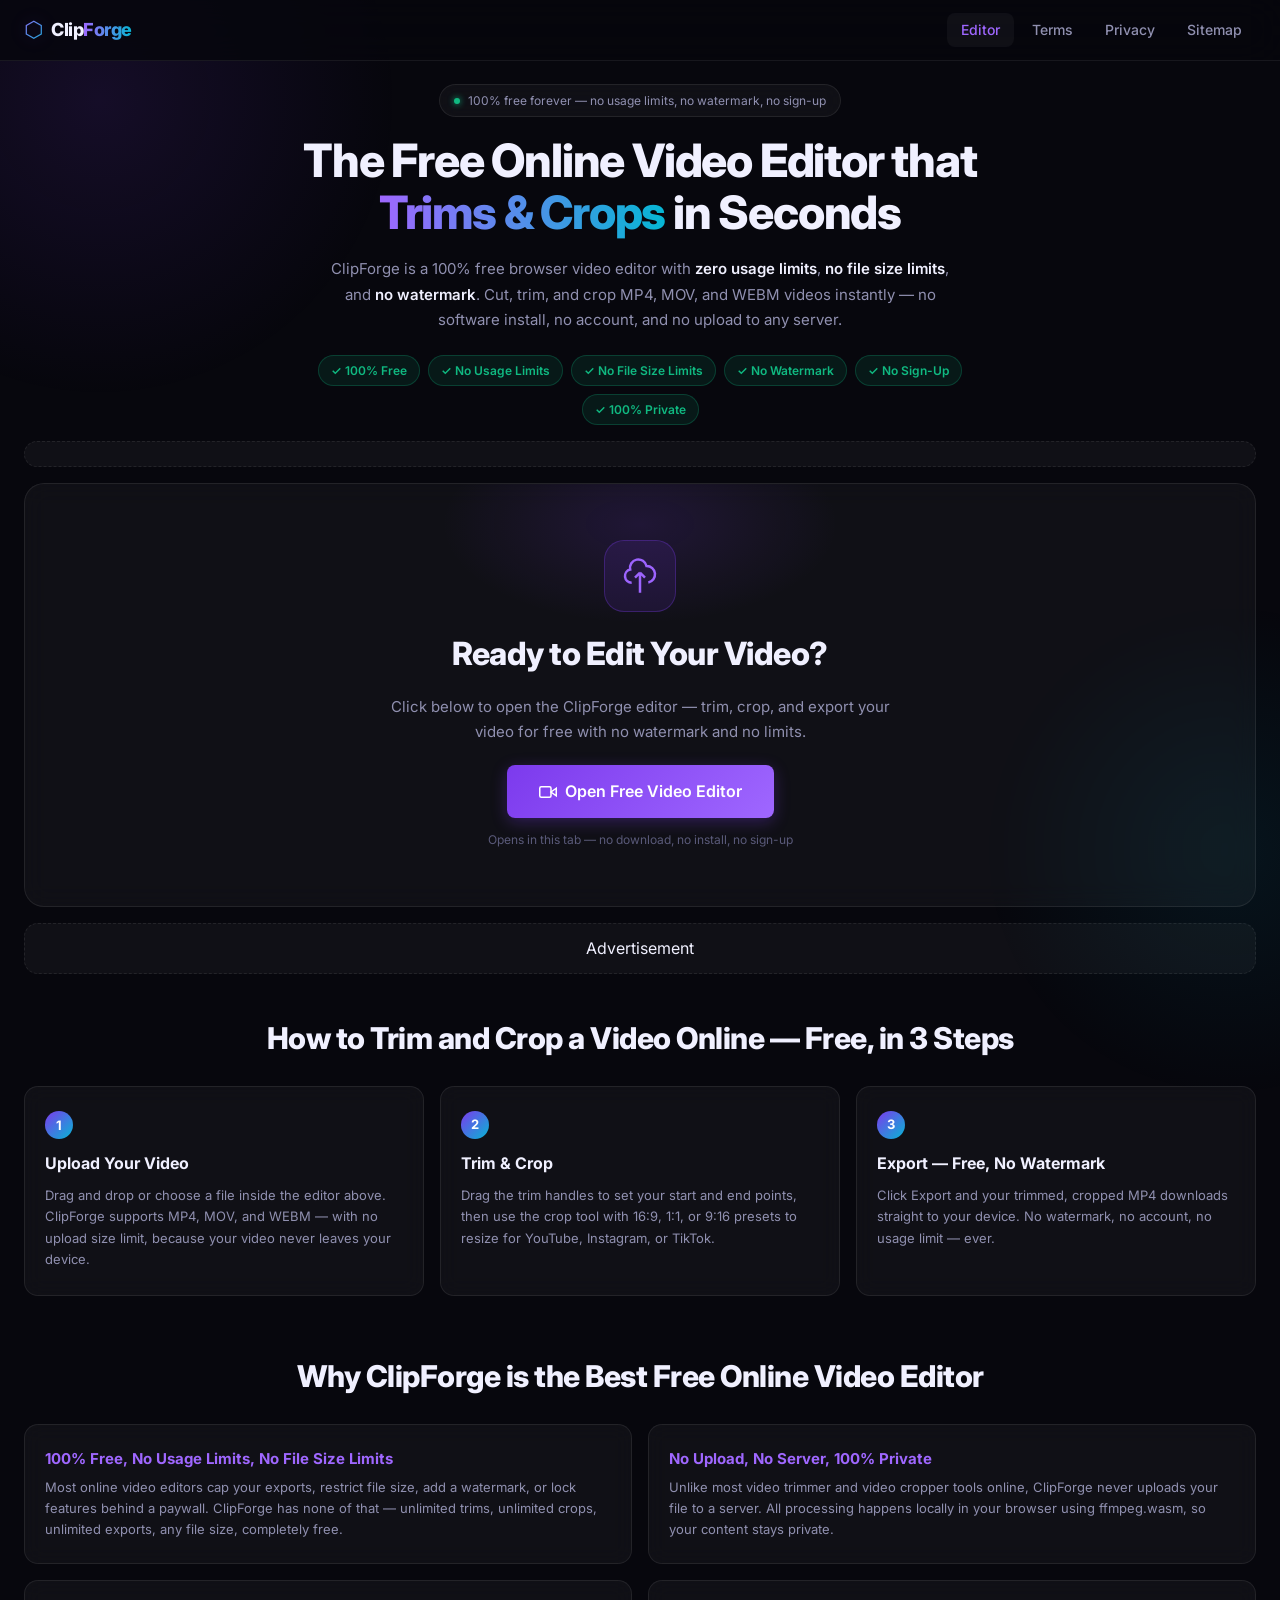
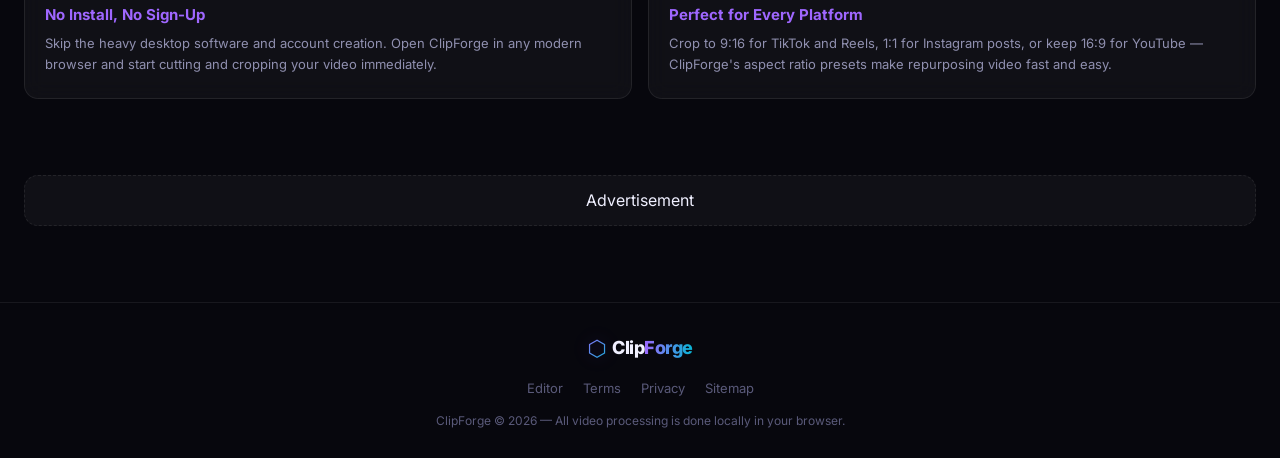
==== index.html @ 19821f04 "Add files via upload" ====
<!DOCTYPE html>
<html lang="en">
<head>
  <meta charset="UTF-8" />
  <meta name="viewport" content="width=device-width, initial-scale=1.0" />
  <title>ClipForge — Free Online Video Editor | Trim & Crop Video, No Watermark, No Limits</title>
  <meta name="description" content="ClipForge is a 100% free online video editor with no usage limits, no file size limits, and no watermark. Trim, cut, and crop MP4, MOV & WEBM videos instantly in your browser — no sign up, no upload to any server, no software install." />
  <meta name="keywords" content="free online video editor, video trimmer online, video cropper online, cut video online free, crop video online, trim video no watermark, browser video editor, no download video editor, free video editor no limits, no file size limit video editor, mp4 trimmer online, vertical video cropper, 9:16 video crop" />
  <meta name="robots" content="index, follow" />
  <link rel="canonical" href="https://clipforge.app/" />

  <meta property="og:type" content="website" />
  <meta property="og:url" content="https://clipforge.app/" />
  <meta property="og:title" content="ClipForge — Free Online Video Editor (No Watermark, No Limits)" />
  <meta property="og:description" content="Trim and crop videos online for free, with zero usage limits and no watermark. 100% browser-based — your files never leave your device." />

  <meta name="twitter:card" content="summary_large_image" />
  <meta name="twitter:title" content="ClipForge — Free Online Video Editor (No Watermark, No Limits)" />
  <meta name="twitter:description" content="Trim and crop videos online for free, with zero usage limits and no watermark. 100% browser-based." />

  <link rel="preconnect" href="https://fonts.googleapis.com" />
  <link rel="preconnect" href="https://fonts.gstatic.com" crossorigin />
  <link href="https://fonts.googleapis.com/css2?family=Inter:wght@300;400;500;600;700;800;900&display=swap" rel="stylesheet" />
  <link rel="stylesheet" href="css/style.css" />

  <script type="application/ld+json">
  {
    "@context": "https://schema.org",
    "@type": "SoftwareApplication",
    "name": "ClipForge",
    "applicationCategory": "MultimediaApplication",
    "operatingSystem": "Any (runs in web browser)",
    "url": "https://clipforge.app/",
    "description": "100% free browser-based video editor. Trim and crop MP4, MOV, WEBM with no watermark, no limits, no uploads.",
    "offers": { "@type": "Offer", "price": "0", "priceCurrency": "USD" },
    "featureList": [
      "Free video trimming with no usage limits",
      "No file size limits on uploads or exports",
      "Interactive video cropping with 16:9, 1:1, 9:16 aspect ratio presets",
      "No watermark on exported videos",
      "100% browser-based — no server uploads",
      "No account or sign-up required"
    ]
  }
  </script>

  <!-- ═══════════════════════════════════════════════
       AD SCRIPTS GO HERE — no COEP/COOP on this page
       Example: Adsterra, Google AdSense, etc.
       ═══════════════════════════════════════════════ -->
  <!-- <script async src="//your-ad-network.com/tag.js"></script> -->

  <style>
    /* Landing-page specific layout */
    .editor-cta-wrap {
      max-width: 1280px;
      margin: 0 auto;
      padding: 0 24px;
      position: relative;
      z-index: 1;
    }
    .editor-cta-box {
      background: var(--glass);
      border: 1px solid var(--glass-border);
      border-radius: var(--radius-lg);
      padding: 56px 40px;
      display: flex;
      flex-direction: column;
      align-items: center;
      text-align: center;
      gap: 16px;
      backdrop-filter: blur(12px);
      position: relative;
      overflow: hidden;
    }
    .editor-cta-box::before {
      content: '';
      position: absolute;
      top: -60px; left: 50%; transform: translateX(-50%);
      width: 400px; height: 200px;
      background: radial-gradient(ellipse, rgba(124,58,237,0.15) 0%, transparent 70%);
      pointer-events: none;
    }
    .editor-cta-icon {
      width: 72px; height: 72px;
      background: rgba(124,58,237,0.12);
      border: 1px solid rgba(124,58,237,0.3);
      border-radius: 20px;
      display: flex;
      align-items: center;
      justify-content: center;
      color: var(--primary-light);
    }
    .editor-cta-title {
      font-size: clamp(22px, 3vw, 32px);
      font-weight: 800;
      letter-spacing: -0.5px;
    }
    .editor-cta-sub {
      font-size: 15px;
      color: var(--text2);
      max-width: 520px;
      line-height: 1.65;
    }
    .editor-cta-btn {
      font-size: 16px;
      padding: 14px 32px;
      margin-top: 4px;
    }
    .editor-cta-note {
      font-size: 12px;
      color: var(--text3);
      margin-top: -4px;
    }
    @media (max-width: 640px) {
      .editor-cta-box { padding: 40px 24px; }
    }
    .ad-slot {
      max-width: 1280px;
      margin: 0 auto;
      padding: 16px 24px;
      display: flex;
      justify-content: center;
    }
    /* Po defaultu (na mobilnim ekranima) */
.ad-desktop {
  display: none !important; /* Sakrij desktop reklamu na mobilnom */
}
.ad-mobile {
  display: block !important; /* Prikaži mobilnu reklamu */
}

/* Kada ekran pređe širinu od 768px (prelazak na tablet i desktop) */
@media (min-width: 769px) {
  .ad-desktop {
    display: block !important; /* Prikaži desktop reklamu */
  }
  .ad-mobile {
    display: none !important; /* Sakrij mobilnu reklamu na desktopu */
  }
}
    .ad-slot-inner {
  background: var(--glass);
  border: 1px dashed var(--glass-border);
  border-radius: var(--radius);
  width: 100%;
  max-width: 100%;
  overflow: hidden;
  display: flex;
  align-items: center;
  justify-content: center;
  height: auto;       /* Omogućava da se visina automatski prilagodi veličini reklame */
  padding: 12px 0;    /* Dodaje malo lufta iznad i ispod same reklame */
}
    @media (max-width: 768px) {
      .editor-frame { height: 100svh; border-radius: 0; border-left: none; border-right: none; }
      .editor-frame-wrap { padding: 8px 0 0; }
    }
  </style>
</head>
<body>

  <!-- NAV -->
  <nav class="navbar" id="navbar">
    <div class="nav-inner">
      <a href="index.html" class="nav-logo">
        <span class="logo-icon">⬡</span>
        <span class="logo-text">Clip<span class="logo-accent">Forge</span></span>
      </a>
      <div class="nav-links">
        <a href="index.html" class="nav-link active">Editor</a>
        <a href="pages/terms.html" class="nav-link">Terms</a>
        <a href="pages/privacy.html" class="nav-link">Privacy</a>
        <a href="pages/sitemap.html" class="nav-link">Sitemap</a>
      </div>
      <button class="nav-mobile-toggle" id="mobileToggle" aria-label="Menu">
        <span></span><span></span><span></span>
      </button>
    </div>
    <div class="nav-mobile-menu" id="mobileMenu">
      <a href="index.html" class="nav-link active">Editor</a>
      <a href="pages/terms.html" class="nav-link">Terms</a>
      <a href="pages/privacy.html" class="nav-link">Privacy</a>
      <a href="pages/sitemap.html" class="nav-link">Sitemap</a>
    </div>
  </nav>

  <!-- HERO -->
  <div class="hero-wrap">
    <div class="hero-content">
      <div class="hero-badge">
        <span class="badge-dot"></span>
        100% free forever — no usage limits, no watermark, no sign-up
      </div>
      <h1 class="hero-h1">
        The Free Online Video Editor that <span class="hero-accent-text">Trims &amp; Crops</span> in Seconds
      </h1>
      <p class="hero-sub">
        ClipForge is a 100% free browser video editor with <strong>zero usage limits</strong>, <strong>no file size limits</strong>, and <strong>no watermark</strong>.
        Cut, trim, and crop MP4, MOV, and WEBM videos instantly — no software install, no account, and no upload to any server.
      </p>
      <div class="hero-pills">
        <span class="hero-pill">✓ 100% Free</span>
        <span class="hero-pill">✓ No Usage Limits</span>
        <span class="hero-pill">✓ No File Size Limits</span>
        <span class="hero-pill">✓ No Watermark</span>
        <span class="hero-pill">✓ No Sign-Up</span>
        <span class="hero-pill">✓ 100% Private</span>
      </div>
    </div>
  </div>

  <!-- AD SLOT — TOP BANNER (above editor CTA) -->
  <div class="ad-slot">
  <div class="ad-slot-inner">
    
    <div class="ad-desktop">
    </div>
<!-- Paste your top banner ad code here -->
 <script>
  atOptions = {
    'key' : '773ca98be2ca0cd828754195841d3174',
    'format' : 'iframe',
    'height' : 90,
    'width' : 728,
    'params' : {}
  };
</script>
<script src="https://crypotential.com/773ca98be2ca0cd828754195841d3174/invoke.js"></script>

    <div class="ad-mobile">
    </div>
<!-- Paste your top banner ad code here -->
 <script>
  atOptions = {
    'key' : '246ccf710fdcaeef59d42f4e745320ee',
    'format' : 'iframe',
    'height' : 50,
    'width' : 320,
    'params' : {}
  };
</script>
<script src="https://crypotential.com/246ccf710fdcaeef59d42f4e745320ee/invoke.js"></script>

  </div>
</div>

  <!-- EDITOR CTA — opens editor.html as a full page (required for COEP/COOP isolation) -->
  <div class="editor-cta-wrap">
    <div class="editor-cta-box">
      <div class="editor-cta-icon">
        <svg viewBox="0 0 24 24" fill="none" stroke="currentColor" stroke-width="1.5" width="40" height="40">
          <path d="M7 16a4 4 0 01-.88-7.903A5 5 0 1115.9 6L16 6a5 5 0 011 9.9M15 13l-3-3m0 0l-3 3m3-3v12"/>
        </svg>
      </div>
      <h2 class="editor-cta-title">Ready to Edit Your Video?</h2>
      <p class="editor-cta-sub">Click below to open the ClipForge editor — trim, crop, and export your video for free with no watermark and no limits.</p>
      <a href="/editor.html" class="btn btn-primary editor-cta-btn">
        <svg viewBox="0 0 24 24" fill="none" stroke="currentColor" stroke-width="2" width="18" height="18">
          <polygon points="23 7 16 12 23 17 23 7"/><rect x="1" y="5" width="15" height="14" rx="2"/>
        </svg>
        Open Free Video Editor
      </a>
      <p class="editor-cta-note">Opens in this tab — no download, no install, no sign-up</p>
    </div>
  </div>

  <!-- AD SLOT — BELOW EDITOR -->
  <div class="ad-slot">
    <div class="ad-slot-inner">
      <!-- Paste your mid-page ad code here -->
       <script async="async" data-cfasync="false" src="https://crypotential.com/5bf19cb81ab3e74fe86565494c591846/invoke.js"></script>
<div id="container-5bf19cb81ab3e74fe86565494c591846"></div>

      Advertisement
    </div>
  </div>

  <!-- HOW IT WORKS / SEO CONTENT -->
  <section class="info-section">
    <div class="info-inner">

      <div class="info-block">
        <h2 class="info-h2">How to Trim and Crop a Video Online — Free, in 3 Steps</h2>
        <div class="steps-grid">
          <div class="step-card">
            <span class="step-num">1</span>
            <h3 class="step-title">Upload Your Video</h3>
            <p class="step-desc">Drag and drop or choose a file inside the editor above. ClipForge supports MP4, MOV, and WEBM — with no upload size limit, because your video never leaves your device.</p>
          </div>
          <div class="step-card">
            <span class="step-num">2</span>
            <h3 class="step-title">Trim &amp; Crop</h3>
            <p class="step-desc">Drag the trim handles to set your start and end points, then use the crop tool with 16:9, 1:1, or 9:16 presets to resize for YouTube, Instagram, or TikTok.</p>
          </div>
          <div class="step-card">
            <span class="step-num">3</span>
            <h3 class="step-title">Export — Free, No Watermark</h3>
            <p class="step-desc">Click Export and your trimmed, cropped MP4 downloads straight to your device. No watermark, no account, no usage limit — ever.</p>
          </div>
        </div>
      </div>

      <div class="info-block">
        <h2 class="info-h2">Why ClipForge is the Best Free Online Video Editor</h2>
        <div class="why-grid">
          <div class="why-card">
            <h3 class="why-title">100% Free, No Usage Limits, No File Size Limits</h3>
            <p class="why-desc">Most online video editors cap your exports, restrict file size, add a watermark, or lock features behind a paywall. ClipForge has none of that — unlimited trims, unlimited crops, unlimited exports, any file size, completely free.</p>
          </div>
          <div class="why-card">
            <h3 class="why-title">No Upload, No Server, 100% Private</h3>
            <p class="why-desc">Unlike most video trimmer and video cropper tools online, ClipForge never uploads your file to a server. All processing happens locally in your browser using ffmpeg.wasm, so your content stays private.</p>
          </div>
          <div class="why-card">
            <h3 class="why-title">No Install, No Sign-Up</h3>
            <p class="why-desc">Skip the heavy desktop software and account creation. Open ClipForge in any modern browser and start cutting and cropping your video immediately.</p>
          </div>
          <div class="why-card">
            <h3 class="why-title">Perfect for Every Platform</h3>
            <p class="why-desc">Crop to 9:16 for TikTok and Reels, 1:1 for Instagram posts, or keep 16:9 for YouTube — ClipForge's aspect ratio presets make repurposing video fast and easy.</p>
          </div>
        </div>
      </div>

    </div>
  </section>

  <!-- AD SLOT — BOTTOM -->
  <div class="ad-slot">
    <div class="ad-slot-inner">
      <!-- Paste your bottom ad code here -->
       <script src="https://crypotential.com/7c/b0/af/7cb0afa542bb99a87f1fa5b72c97f37d.js"></script>

      Advertisement
    </div>
  </div>

  <!-- FOOTER -->
  <footer class="footer">
    <div class="footer-inner">
      <div class="footer-brand">
        <span class="logo-icon">⬡</span>
        <span class="logo-text">Clip<span class="logo-accent">Forge</span></span>
      </div>
      <div class="footer-links">
        <a href="index.html">Editor</a>
        <a href="pages/terms.html">Terms</a>
        <a href="pages/privacy.html">Privacy</a>
        <a href="pages/sitemap.html">Sitemap</a>
      </div>
      <p class="footer-copy">ClipForge © 2026 — All video processing is done locally in your browser.</p>
    </div>
  </footer>

  <script>
    document.getElementById('mobileToggle')?.addEventListener('click', () => {
      document.getElementById('mobileMenu').classList.toggle('open');
    });
  </script>
</body>
</html>
---- css/style.css ----
/* ===========================
   CLIPFORGE — MAIN STYLES
   =========================== */

*, *::before, *::after { box-sizing: border-box; margin: 0; padding: 0; }

:root {
  --bg: #07070D;
  --bg2: #0E0E1A;
  --bg3: #141422;
  --glass: rgba(255,255,255,0.04);
  --glass-border: rgba(255,255,255,0.08);
  --glass-hover: rgba(255,255,255,0.07);
  --primary: #7C3AED;
  --primary-light: #9F67FF;
  --primary-glow: rgba(124,58,237,0.3);
  --accent: #06B6D4;
  --accent-glow: rgba(6,182,212,0.2);
  --red: #EF4444;
  --green: #10B981;
  --text: #F0F0FF;
  --text2: #9090B0;
  --text3: #5A5A7A;
  --border: rgba(255,255,255,0.07);
  --radius: 14px;
  --radius-sm: 8px;
  --radius-lg: 20px;
  --font: 'Inter', system-ui, sans-serif;
  --transition: 0.2s cubic-bezier(0.4,0,0.2,1);
}

html { scroll-behavior: smooth; }

body {
  font-family: var(--font);
  background: var(--bg);
  color: var(--text);
  min-height: 100vh;
  line-height: 1.6;
  -webkit-font-smoothing: antialiased;
  overflow-x: hidden;
}

/* Background glow orbs */
body::before {
  content: '';
  position: fixed;
  top: -200px; left: -200px;
  width: 600px; height: 600px;
  background: radial-gradient(circle, rgba(124,58,237,0.12) 0%, transparent 70%);
  pointer-events: none;
  z-index: 0;
}
body::after {
  content: '';
  position: fixed;
  bottom: -200px; right: -200px;
  width: 500px; height: 500px;
  background: radial-gradient(circle, rgba(6,182,212,0.08) 0%, transparent 70%);
  pointer-events: none;
  z-index: 0;
}

/* ========================
   NAVBAR
   ======================== */
.navbar {
  position: fixed;
  top: 0; left: 0; right: 0;
  z-index: 100;
  background: rgba(7,7,13,0.85);
  backdrop-filter: blur(20px);
  -webkit-backdrop-filter: blur(20px);
  border-bottom: 1px solid var(--border);
}
.nav-inner {
  max-width: 1280px;
  margin: 0 auto;
  padding: 0 24px;
  height: 60px;
  display: flex;
  align-items: center;
  gap: 32px;
}
.nav-logo {
  text-decoration: none;
  display: flex;
  align-items: center;
  gap: 8px;
  flex-shrink: 0;
}
.logo-icon {
  font-size: 22px;
  background: linear-gradient(135deg, var(--primary-light), var(--accent));
  -webkit-background-clip: text;
  -webkit-text-fill-color: transparent;
  background-clip: text;
  filter: drop-shadow(0 0 8px var(--primary-glow));
}
.logo-text {
  font-size: 18px;
  font-weight: 800;
  color: var(--text);
  letter-spacing: -0.5px;
}
.logo-accent {
  background: linear-gradient(90deg, var(--primary-light), var(--accent));
  -webkit-background-clip: text;
  -webkit-text-fill-color: transparent;
  background-clip: text;
}
.nav-links {
  display: flex;
  align-items: center;
  gap: 4px;
  margin-left: auto;
}
.nav-link {
  text-decoration: none;
  color: var(--text2);
  font-size: 14px;
  font-weight: 500;
  padding: 6px 14px;
  border-radius: var(--radius-sm);
  transition: color var(--transition), background var(--transition);
}
.nav-link:hover, .nav-link.active {
  color: var(--text);
  background: var(--glass);
}
.nav-link.active { color: var(--primary-light); }

.nav-mobile-toggle {
  display: none;
  flex-direction: column;
  gap: 5px;
  background: none;
  border: none;
  cursor: pointer;
  padding: 4px;
  margin-left: auto;
}
.nav-mobile-toggle span {
  display: block;
  width: 22px;
  height: 2px;
  background: var(--text2);
  border-radius: 2px;
  transition: var(--transition);
}
.nav-mobile-menu {
  display: none;
  flex-direction: column;
  padding: 12px 24px 16px;
  gap: 4px;
  border-top: 1px solid var(--border);
}
.nav-mobile-menu.open { display: flex; }

@media (max-width: 640px) {
  .nav-links { display: none; }
  .nav-mobile-toggle { display: flex; }
}

/* ========================
   HERO (SEO-rich)
   ======================== */
.hero-wrap {
  padding-top: 84px;
  display: flex;
  justify-content: center;
  position: relative;
  z-index: 1;
}
.hero-content {
  max-width: 760px;
  text-align: center;
  display: flex;
  flex-direction: column;
  align-items: center;
  gap: 18px;
  padding: 0 24px;
}
.hero-badge {
  display: inline-flex;
  align-items: center;
  gap: 8px;
  background: var(--glass);
  border: 1px solid var(--glass-border);
  padding: 6px 14px;
  border-radius: 100px;
  font-size: 12px;
  color: var(--text2);
  backdrop-filter: blur(10px);
}
.badge-dot {
  width: 6px; height: 6px;
  border-radius: 50%;
  background: var(--green);
  box-shadow: 0 0 6px var(--green);
  animation: pulse-dot 2s ease-in-out infinite;
}
@keyframes pulse-dot {
  0%, 100% { opacity: 1; }
  50% { opacity: 0.4; }
}
.hero-h1 {
  font-size: clamp(28px, 4.5vw, 46px);
  font-weight: 800;
  letter-spacing: -1.2px;
  line-height: 1.12;
}
.hero-accent-text {
  background: linear-gradient(90deg, var(--primary-light), var(--accent));
  -webkit-background-clip: text;
  -webkit-text-fill-color: transparent;
  background-clip: text;
}
.hero-sub {
  font-size: 15px;
  color: var(--text2);
  line-height: 1.7;
  max-width: 620px;
}
.hero-sub strong { color: var(--text); font-weight: 600; }
.hero-pills {
  display: flex;
  flex-wrap: wrap;
  gap: 8px;
  justify-content: center;
  margin-top: 4px;
}
.hero-pill {
  font-size: 12px;
  font-weight: 600;
  color: var(--green);
  background: rgba(16,185,129,0.1);
  border: 1px solid rgba(16,185,129,0.25);
  padding: 5px 12px;
  border-radius: 100px;
}

/* ========================
   INFO / SEO CONTENT SECTIONS
   ======================== */
.info-section {
  max-width: 1280px;
  margin: 0 auto;
  padding: 24px 24px 60px;
  position: relative;
  z-index: 1;
}
.info-inner { display: flex; flex-direction: column; gap: 56px; }
.info-block { display: flex; flex-direction: column; gap: 24px; }
.info-h2 {
  font-size: clamp(22px, 3vw, 30px);
  font-weight: 800;
  letter-spacing: -0.5px;
  text-align: center;
}

.steps-grid {
  display: grid;
  grid-template-columns: repeat(3, 1fr);
  gap: 16px;
}
@media (max-width: 800px) { .steps-grid { grid-template-columns: 1fr; } }
.step-card {
  background: var(--glass);
  border: 1px solid var(--glass-border);
  border-radius: var(--radius);
  padding: 24px 20px;
  display: flex;
  flex-direction: column;
  gap: 8px;
  backdrop-filter: blur(10px);
}
.step-num {
  width: 28px; height: 28px;
  border-radius: 50%;
  background: linear-gradient(135deg, var(--primary), var(--accent));
  color: white;
  font-size: 13px;
  font-weight: 700;
  display: flex;
  align-items: center;
  justify-content: center;
  margin-bottom: 4px;
}
.step-title { font-size: 16px; font-weight: 700; }
.step-desc { font-size: 13px; color: var(--text2); line-height: 1.65; }

.why-grid {
  display: grid;
  grid-template-columns: repeat(2, 1fr);
  gap: 16px;
}
@media (max-width: 800px) { .why-grid { grid-template-columns: 1fr; } }
.why-card {
  background: var(--glass);
  border: 1px solid var(--glass-border);
  border-radius: var(--radius);
  padding: 22px 20px;
  backdrop-filter: blur(10px);
}
.why-title {
  font-size: 15px;
  font-weight: 700;
  margin-bottom: 6px;
  color: var(--primary-light);
}
.why-desc { font-size: 13px; color: var(--text2); line-height: 1.65; }


/* ========================
   MAIN LAYOUT
   ======================== */
.app-main {
  max-width: 1280px;
  margin: 0 auto;
  padding: 16px 24px 48px;
  position: relative;
  z-index: 1;
}

/* ========================
   UPLOAD ZONE
   ======================== */
.upload-section { padding: 16px 0 40px; }

.upload-zone {
  border: 2px dashed var(--glass-border);
  border-radius: var(--radius-lg);
  min-height: 380px;
  display: flex;
  align-items: center;
  justify-content: center;
  position: relative;
  overflow: hidden;
  background: var(--glass);
  cursor: pointer;
  transition: border-color var(--transition), background var(--transition);
}
.upload-zone:hover, .upload-zone.drag-over {
  border-color: var(--primary);
  background: rgba(124,58,237,0.05);
}
.upload-zone.drag-over { border-style: solid; }

.upload-waveform {
  position: absolute;
  inset: 0;
  display: flex;
  align-items: flex-end;
  justify-content: center;
  padding-bottom: 0;
  opacity: 0.15;
  pointer-events: none;
}
.waveform-bars {
  display: flex;
  align-items: flex-end;
  gap: 3px;
  height: 100%;
  width: 100%;
  padding: 0 20px;
}
.waveform-bar {
  flex: 1;
  border-radius: 3px 3px 0 0;
  background: linear-gradient(180deg, var(--primary-light), var(--accent));
  animation: wave-anim var(--dur, 1.2s) ease-in-out infinite alternate;
  animation-delay: var(--delay, 0s);
}
@keyframes wave-anim {
  from { transform: scaleY(0.2); }
  to { transform: scaleY(1); }
}

.upload-content {
  position: relative;
  z-index: 1;
  text-align: center;
  display: flex;
  flex-direction: column;
  align-items: center;
  gap: 12px;
  padding: 40px 24px;
}
.upload-icon {
  width: 64px; height: 64px;
  background: var(--glass);
  border: 1px solid var(--glass-border);
  border-radius: var(--radius);
  display: flex;
  align-items: center;
  justify-content: center;
  color: var(--primary-light);
}
.upload-icon svg { width: 28px; height: 28px; }
.upload-title {
  font-size: clamp(22px, 3vw, 32px);
  font-weight: 800;
  letter-spacing: -0.5px;
}
.upload-sub { color: var(--text2); font-size: 14px; }

/* ========================
   BUTTONS
   ======================== */
.btn {
  display: inline-flex;
  align-items: center;
  gap: 8px;
  padding: 10px 20px;
  border-radius: var(--radius-sm);
  font-size: 14px;
  font-weight: 600;
  font-family: var(--font);
  border: none;
  cursor: pointer;
  text-decoration: none;
  transition: all var(--transition);
  white-space: nowrap;
}
.btn-primary {
  background: linear-gradient(135deg, var(--primary), var(--primary-light));
  color: white;
  box-shadow: 0 4px 16px var(--primary-glow);
}
.btn-primary:hover {
  transform: translateY(-1px);
  box-shadow: 0 6px 24px var(--primary-glow);
}
.btn-secondary {
  background: var(--glass);
  border: 1px solid var(--glass-border);
  color: var(--text);
}
.btn-secondary:hover {
  background: var(--glass-hover);
  border-color: var(--primary);
  color: var(--primary-light);
}
.btn-ghost {
  background: none;
  border: none;
  color: var(--text2);
  padding: 4px 10px;
}
.btn-ghost:hover { color: var(--text); background: var(--glass); }
.btn-sm { padding: 5px 12px; font-size: 12px; }
.btn-full { width: 100%; justify-content: center; }
.btn-export {
  margin-top: 4px;
  padding: 13px 20px;
  font-size: 15px;
}
.btn:disabled {
  opacity: 0.4;
  cursor: not-allowed;
  transform: none !important;
}

/* ========================
   EDITOR SECTION
   ======================== */
.editor-section { display: flex; flex-direction: column; gap: 16px; }
.editor-top {
  display: grid;
  grid-template-columns: 1fr 340px;
  gap: 16px;
  align-items: start;
}
@media (max-width: 960px) {
  .editor-top { grid-template-columns: 1fr; }
}

/* ========================
   GLASS PANEL
   ======================== */
.glass-panel {
  background: var(--glass);
  border: 1px solid var(--glass-border);
  border-radius: var(--radius);
  backdrop-filter: blur(12px);
  -webkit-backdrop-filter: blur(12px);
  overflow: hidden;
}
.panel-header {
  display: flex;
  align-items: center;
  justify-content: space-between;
  padding: 14px 18px 12px;
  border-bottom: 1px solid var(--border);
}
.panel-title {
  font-size: 13px;
  font-weight: 600;
  color: var(--text2);
  text-transform: uppercase;
  letter-spacing: 0.06em;
}
.panel-actions { display: flex; align-items: center; gap: 8px; }

/* ========================
   VIDEO
   ======================== */
.video-panel { display: flex; flex-direction: column; }
.video-wrap {
  position: relative;
  background: #000;
  width: 100%;
  aspect-ratio: 16/9;
  display: flex;
  align-items: center;
  justify-content: center;
  overflow: hidden;
}
#videoPlayer {
  max-width: 100%;
  max-height: 100%;
  width: 100%;
  height: 100%;
  object-fit: contain;
  display: block;
}
.file-badge {
  background: var(--bg3);
  border: 1px solid var(--border);
  padding: 3px 10px;
  border-radius: 100px;
  font-size: 11px;
  color: var(--text2);
  max-width: 180px;
  overflow: hidden;
  text-overflow: ellipsis;
  white-space: nowrap;
}

/* ========================
   PLAYBACK CONTROLS
   ======================== */
.playback-controls {
  display: flex;
  align-items: center;
  gap: 12px;
  padding: 12px 16px;
  border-top: 1px solid var(--border);
}
.ctrl-btn {
  width: 36px; height: 36px;
  border-radius: 50%;
  background: var(--glass);
  border: 1px solid var(--glass-border);
  color: var(--text);
  display: flex;
  align-items: center;
  justify-content: center;
  cursor: pointer;
  transition: all var(--transition);
  flex-shrink: 0;
}
.ctrl-btn:hover { background: var(--primary); border-color: var(--primary); }
.seek-wrap { flex: 1; }
.seek-track {
  position: relative;
  height: 20px;
  display: flex;
  align-items: center;
  cursor: pointer;
}
.seek-range-bg, .seek-progress {
  position: absolute;
  height: 4px;
  border-radius: 4px;
  pointer-events: none;
}
.seek-range-bg {
  background: rgba(124,58,237,0.25);
  left: 0; right: 0;
}
.seek-progress {
  background: linear-gradient(90deg, var(--primary), var(--accent));
  left: 0;
  width: 0%;
}
.seek-slider {
  position: absolute;
  inset: 0;
  width: 100%;
  height: 100%;
  opacity: 0;
  cursor: pointer;
  margin: 0;
}
.time-display {
  font-size: 12px;
  font-weight: 500;
  color: var(--text2);
  font-variant-numeric: tabular-nums;
  white-space: nowrap;
  flex-shrink: 0;
}

/* ========================
   TOOLS PANEL
   ======================== */
.tools-panel { display: flex; flex-direction: column; }
.tool-tabs {
  display: flex;
  gap: 4px;
  padding: 12px 12px 0;
}
.tool-tab {
  flex: 1;
  display: flex;
  align-items: center;
  justify-content: center;
  gap: 6px;
  padding: 8px 4px;
  border-radius: var(--radius-sm) var(--radius-sm) 0 0;
  background: none;
  border: none;
  color: var(--text3);
  font-size: 12px;
  font-weight: 600;
  font-family: var(--font);
  cursor: pointer;
  transition: all var(--transition);
  border-bottom: 2px solid transparent;
}
.tool-tab:hover { color: var(--text2); }
.tool-tab.active {
  color: var(--primary-light);
  border-bottom-color: var(--primary-light);
}
.tab-content {
  padding: 16px;
  display: flex;
  flex-direction: column;
  gap: 14px;
  flex: 1;
}

/* ========================
   TRIM
   ======================== */
.trim-timeline {
  position: relative;
  height: 44px;
  background: var(--bg3);
  border-radius: var(--radius-sm);
  border: 1px solid var(--border);
  overflow: visible;
  margin: 4px 10px;
}
.trim-range {
  position: absolute;
  top: 0; bottom: 0;
  background: rgba(124,58,237,0.2);
  border-top: 2px solid var(--primary);
  border-bottom: 2px solid var(--primary);
  pointer-events: none;
}
.trim-thumb {
  position: absolute;
  top: 50%;
  transform: translateY(-50%);
  width: 14px; height: 32px;
  border-radius: 4px;
  cursor: ew-resize;
  z-index: 3;
}
.trim-thumb-start {
  background: linear-gradient(135deg, var(--primary), var(--primary-light));
  left: 0;
  transform: translate(-50%, -50%);
}
.trim-thumb-end {
  background: linear-gradient(135deg, var(--accent), var(--primary-light));
  right: 0;
  transform: translate(50%, -50%);
}
.trim-playhead {
  position: absolute;
  top: -4px; bottom: -4px;
  width: 2px;
  background: white;
  opacity: 0.6;
  pointer-events: none;
  left: 0%;
}

.field-row {
  display: flex;
  gap: 10px;
  align-items: center;
  min-width: 0;
}
.field { flex: 1; display: flex; flex-direction: column; gap: 5px; min-width: 0; }
.field-divider { color: var(--text3); font-size: 14px; flex-shrink: 0; }
.field-label {
  font-size: 11px;
  font-weight: 600;
  color: var(--text3);
  text-transform: uppercase;
  letter-spacing: 0.05em;
}
.mb-8 { margin-bottom: 8px; }

.time-input-wrap, .filename-input-wrap {
  display: flex;
  align-items: center;
  background: var(--bg3);
  border: 1px solid var(--border);
  border-radius: var(--radius-sm);
  overflow: hidden;
  transition: border-color var(--transition);
  min-width: 0;
}
.time-input-wrap:focus-within, .filename-input-wrap:focus-within {
  border-color: var(--primary);
}
.time-input, .filename-input {
  flex: 1;
  background: none;
  border: none;
  outline: none;
  color: var(--text);
  font-family: var(--font);
  font-size: 13px;
  padding: 8px 10px;
  min-width: 0;
}
.time-unit, .filename-ext {
  padding: 0 10px;
  font-size: 11px;
  color: var(--text3);
  border-left: 1px solid var(--border);
  height: 100%;
  display: flex;
  align-items: center;
  background: var(--bg2);
  flex-shrink: 0;
  white-space: nowrap;
}
@media (max-width: 420px) {
  .time-unit { padding: 0 6px; font-size: 9px; }
  .time-input { padding: 8px 6px; font-size: 12px; }
}
.filename-input { width: 100%; }
.filename-input-wrap .filename-input { flex: 1; }

.trim-info {
  display: flex;
  align-items: center;
  gap: 6px;
  font-size: 12px;
  color: var(--text3);
  background: var(--bg3);
  border-radius: var(--radius-sm);
  padding: 8px 12px;
}
.trim-info-label { color: var(--text3); }
.trim-info-val { color: var(--primary-light); font-weight: 600; }

/* ========================
   CROP
   ======================== */
.crop-toggle-row {
  display: flex;
  align-items: center;
  justify-content: space-between;
  padding: 4px 0;
}
.toggle { position: relative; display: inline-block; cursor: pointer; }
.toggle input { opacity: 0; width: 0; height: 0; position: absolute; }
.toggle-track {
  display: block;
  width: 42px; height: 24px;
  background: var(--bg3);
  border: 1px solid var(--border);
  border-radius: 100px;
  transition: background var(--transition);
  position: relative;
}
.toggle input:checked + .toggle-track { background: var(--primary); border-color: var(--primary); }
.toggle-thumb {
  position: absolute;
  top: 3px; left: 3px;
  width: 16px; height: 16px;
  border-radius: 50%;
  background: white;
  transition: transform var(--transition);
}
.toggle input:checked + .toggle-track .toggle-thumb { transform: translateX(18px); }

.crop-controls { display: flex; flex-direction: column; gap: 12px; }
.aspect-grid {
  display: grid;
  grid-template-columns: repeat(3, 1fr);
  gap: 6px;
}
.aspect-btn {
  padding: 8px 4px;
  background: var(--bg3);
  border: 1px solid var(--border);
  border-radius: var(--radius-sm);
  color: var(--text2);
  font-size: 12px;
  font-weight: 600;
  font-family: var(--font);
  cursor: pointer;
  transition: all var(--transition);
}
.aspect-btn:hover { border-color: var(--primary); color: var(--primary-light); }
.aspect-btn.active { background: rgba(124,58,237,0.15); border-color: var(--primary); color: var(--primary-light); }

.crop-values { display: flex; flex-direction: column; gap: 8px; }

/* ========================
   CROP OVERLAY
   ======================== */
.crop-overlay {
  position: absolute;
  inset: 0;
  z-index: 10;
  pointer-events: none;
}
.crop-overlay.active { pointer-events: auto; }
.crop-shade {
  position: absolute;
  background: rgba(0,0,0,0.6);
  pointer-events: none;
}
.crop-shade-top { top: 0; left: 0; right: 0; }
.crop-shade-bottom { bottom: 0; left: 0; right: 0; }
.crop-shade-left { top: 0; bottom: 0; left: 0; }
.crop-shade-right { top: 0; bottom: 0; right: 0; }
.crop-box {
  position: absolute;
  border: 2px solid var(--accent);
  box-shadow: 0 0 0 1px rgba(6,182,212,0.3);
  cursor: move;
  pointer-events: auto;
  box-sizing: border-box;
}
.crop-rule-v {
  position: absolute;
  top: 0; bottom: 0;
  left: 33.33%; width: 1px;
  background: rgba(255,255,255,0.2);
  pointer-events: none;
}
.crop-rule-h {
  position: absolute;
  left: 0; right: 0;
  top: 33.33%; height: 1px;
  background: rgba(255,255,255,0.2);
  pointer-events: none;
}
.crop-crosshair {
  position: absolute;
  inset: 0;
  display: flex;
  align-items: center;
  justify-content: center;
  pointer-events: none;
}
.crop-handle {
  position: absolute;
  width: 12px; height: 12px;
  background: var(--accent);
  border: 2px solid white;
  border-radius: 2px;
  z-index: 2;
  pointer-events: auto;
}
.crop-handle-tl { top: -6px; left: -6px; cursor: nwse-resize; }
.crop-handle-tr { top: -6px; right: -6px; cursor: nesw-resize; }
.crop-handle-bl { bottom: -6px; left: -6px; cursor: nesw-resize; }
.crop-handle-br { bottom: -6px; right: -6px; cursor: nwse-resize; }
.crop-handle-tc { top: -6px; left: 50%; transform: translateX(-50%); cursor: ns-resize; }
.crop-handle-bc { bottom: -6px; left: 50%; transform: translateX(-50%); cursor: ns-resize; }
.crop-handle-lc { left: -6px; top: 50%; transform: translateY(-50%); cursor: ew-resize; }
.crop-handle-rc { right: -6px; top: 50%; transform: translateY(-50%); cursor: ew-resize; }

/* ========================
   EXPORT
   ======================== */
.quality-grid {
  display: grid;
  grid-template-columns: repeat(3, 1fr);
  gap: 6px;
}
.quality-btn {
  padding: 10px 6px;
  background: var(--bg3);
  border: 1px solid var(--border);
  border-radius: var(--radius-sm);
  color: var(--text2);
  font-family: var(--font);
  cursor: pointer;
  transition: all var(--transition);
  text-align: center;
}
.quality-btn.active { background: rgba(124,58,237,0.15); border-color: var(--primary); }
.quality-label { display: block; font-size: 13px; font-weight: 600; color: var(--text); }
.quality-desc { display: block; font-size: 10px; color: var(--text3); margin-top: 2px; }
.quality-btn:hover { border-color: var(--primary); }

.export-summary {
  background: var(--bg3);
  border-radius: var(--radius-sm);
  padding: 10px 12px;
  display: flex;
  flex-direction: column;
  gap: 6px;
}
.summary-row {
  display: flex;
  justify-content: space-between;
  font-size: 12px;
  color: var(--text3);
}
.summary-row span:last-child { color: var(--text2); font-weight: 500; }

/* ========================
   EXPORT PANEL / PROGRESS
   ======================== */
.export-panel { padding: 0 0 16px; }
.export-pct {
  font-size: 13px;
  font-weight: 700;
  color: var(--primary-light);
}
.progress-bar-wrap {
  height: 6px;
  background: var(--bg3);
  margin: 0 18px 12px;
  border-radius: 6px;
  overflow: hidden;
}
.progress-bar {
  height: 100%;
  width: 0%;
  background: linear-gradient(90deg, var(--primary), var(--accent));
  border-radius: 6px;
  transition: width 0.3s ease;
}
.export-log {
  margin: 0 18px;
  background: var(--bg);
  border-radius: var(--radius-sm);
  border: 1px solid var(--border);
  padding: 10px 12px;
  max-height: 140px;
  overflow-y: auto;
  font-family: 'Courier New', monospace;
  font-size: 11px;
  color: var(--text3);
  display: flex;
  flex-direction: column;
  gap: 2px;
}
.log-line { color: var(--text2); }
.log-line.success { color: var(--green); }
.log-line.error { color: var(--red); }

/* ========================
   FFMPEG LOADING OVERLAY
   ======================== */
.ffmpeg-overlay {
  position: fixed;
  inset: 0;
  z-index: 200;
  background: rgba(7,7,13,0.9);
  display: flex;
  align-items: center;
  justify-content: center;
  backdrop-filter: blur(8px);
}
.ffmpeg-card {
  background: var(--bg2);
  border: 1px solid var(--glass-border);
  border-radius: var(--radius-lg);
  padding: 40px 48px;
  text-align: center;
  display: flex;
  flex-direction: column;
  align-items: center;
  gap: 14px;
  min-width: 300px;
}
.ffmpeg-spinner {
  width: 48px; height: 48px;
  border: 3px solid var(--bg3);
  border-top-color: var(--primary-light);
  border-radius: 50%;
  animation: spin 0.8s linear infinite;
}
@keyframes spin { to { transform: rotate(360deg); } }
.ffmpeg-title { font-size: 16px; font-weight: 700; }
.ffmpeg-sub { font-size: 13px; color: var(--text2); }
.ffmpeg-progress-wrap {
  width: 100%;
  height: 4px;
  background: var(--bg3);
  border-radius: 4px;
  overflow: hidden;
  margin-top: 4px;
}
.ffmpeg-progress {
  height: 100%;
  background: linear-gradient(90deg, var(--primary), var(--accent));
  border-radius: 4px;
  transition: width 0.4s ease;
}

/* ========================
   FOOTER
   ======================== */
.footer {
  border-top: 1px solid var(--border);
  margin-top: 60px;
  position: relative;
  z-index: 1;
}
.footer-inner {
  max-width: 1280px;
  margin: 0 auto;
  padding: 28px 24px;
  display: flex;
  flex-direction: column;
  align-items: center;
  gap: 12px;
  text-align: center;
}
.footer-brand { display: flex; align-items: center; gap: 6px; }
.footer-links { display: flex; gap: 20px; }
.footer-links a {
  text-decoration: none;
  color: var(--text3);
  font-size: 13px;
  transition: color var(--transition);
}
.footer-links a:hover { color: var(--text); }
.footer-copy { font-size: 12px; color: var(--text3); }

/* ========================
   STATIC PAGES (Terms, Privacy, Sitemap)
   ======================== */
.static-page {
  max-width: 760px;
  margin: 0 auto;
  padding: 96px 24px 60px;
  position: relative;
  z-index: 1;
}
.static-hero { margin-bottom: 40px; }
.static-badge {
  display: inline-block;
  background: rgba(124,58,237,0.15);
  border: 1px solid rgba(124,58,237,0.3);
  color: var(--primary-light);
  font-size: 11px;
  font-weight: 700;
  letter-spacing: 0.08em;
  text-transform: uppercase;
  padding: 4px 12px;
  border-radius: 100px;
  margin-bottom: 16px;
}
.static-title {
  font-size: clamp(28px, 4vw, 42px);
  font-weight: 800;
  letter-spacing: -1px;
  margin-bottom: 12px;
  line-height: 1.1;
}
.static-meta { font-size: 13px; color: var(--text3); }
.static-body { display: flex; flex-direction: column; gap: 32px; }
.static-section h2 {
  font-size: 18px;
  font-weight: 700;
  margin-bottom: 10px;
  color: var(--text);
  padding-bottom: 8px;
  border-bottom: 1px solid var(--border);
}
.static-section p {
  font-size: 14px;
  color: var(--text2);
  line-height: 1.75;
  margin-bottom: 10px;
}
.static-section ul {
  list-style: none;
  display: flex;
  flex-direction: column;
  gap: 7px;
}
.static-section ul li {
  font-size: 14px;
  color: var(--text2);
  padding-left: 20px;
  position: relative;
  line-height: 1.7;
}
.static-section ul li::before {
  content: '›';
  position: absolute;
  left: 4px;
  color: var(--primary-light);
}

/* Sitemap */
.sitemap-grid { display: flex; flex-direction: column; gap: 10px; }
.sitemap-item {
  display: flex;
  align-items: center;
  gap: 14px;
  padding: 14px 18px;
  background: var(--glass);
  border: 1px solid var(--glass-border);
  border-radius: var(--radius-sm);
  text-decoration: none;
  transition: all var(--transition);
}
.sitemap-item:hover { border-color: var(--primary); transform: translateX(4px); }
.sitemap-path {
  font-size: 13px;
  font-weight: 700;
  color: var(--primary-light);
  font-family: monospace;
  min-width: 100px;
}
.sitemap-desc { font-size: 13px; color: var(--text2); }

/* ========================
   IN-APP BROWSER WARNING BANNER
   ======================== */
.inapp-warning {
  position: relative;
  z-index: 150;
  background: linear-gradient(90deg, rgba(245,158,11,0.15), rgba(245,158,11,0.08));
  border-bottom: 1px solid rgba(245,158,11,0.35);
  backdrop-filter: blur(10px);
  -webkit-backdrop-filter: blur(10px);
}
.inapp-warning-inner {
  max-width: 1280px;
  margin: 0 auto;
  padding: 10px 16px;
  display: flex;
  align-items: center;
  gap: 12px;
  flex-wrap: wrap;
}
.inapp-warning-icon { font-size: 16px; flex-shrink: 0; }
.inapp-warning-text {
  flex: 1;
  min-width: 200px;
  font-size: 12.5px;
  line-height: 1.5;
  color: #FDE9C8;
}
.inapp-warning-text strong { color: #FFD27A; }
.inapp-warning-btn {
  flex-shrink: 0;
  background: #F59E0B;
  color: #1A1206;
  border: none;
  font-family: var(--font);
  font-weight: 700;
  font-size: 12.5px;
  padding: 7px 14px;
  border-radius: var(--radius-sm);
  cursor: pointer;
  white-space: nowrap;
  transition: transform var(--transition);
}
.inapp-warning-btn:hover { transform: translateY(-1px); }
.inapp-warning-close {
  flex-shrink: 0;
  background: none;
  border: none;
  color: #FDE9C8;
  font-size: 20px;
  line-height: 1;
  cursor: pointer;
  padding: 0 4px;
  opacity: 0.7;
}
.inapp-warning-close:hover { opacity: 1; }
@media (max-width: 640px) {
  .inapp-warning-inner { flex-direction: row; }
  .inapp-warning-text { order: 1; flex: 1 0 100%; }
  .inapp-warning-icon { order: 0; }
  .inapp-warning-btn { order: 2; }
  .inapp-warning-close { order: 3; margin-left: auto; }
}


.hidden { display: none !important; }
input[type=number]::-webkit-outer-spin-button,
input[type=number]::-webkit-inner-spin-button { -webkit-appearance: none; }
input[type=number] { -moz-appearance: textfield; }

::-webkit-scrollbar { width: 6px; height: 6px; }
::-webkit-scrollbar-track { background: transparent; }
::-webkit-scrollbar-thumb { background: var(--bg3); border-radius: 4px; }

::selection { background: var(--primary); color: white; }
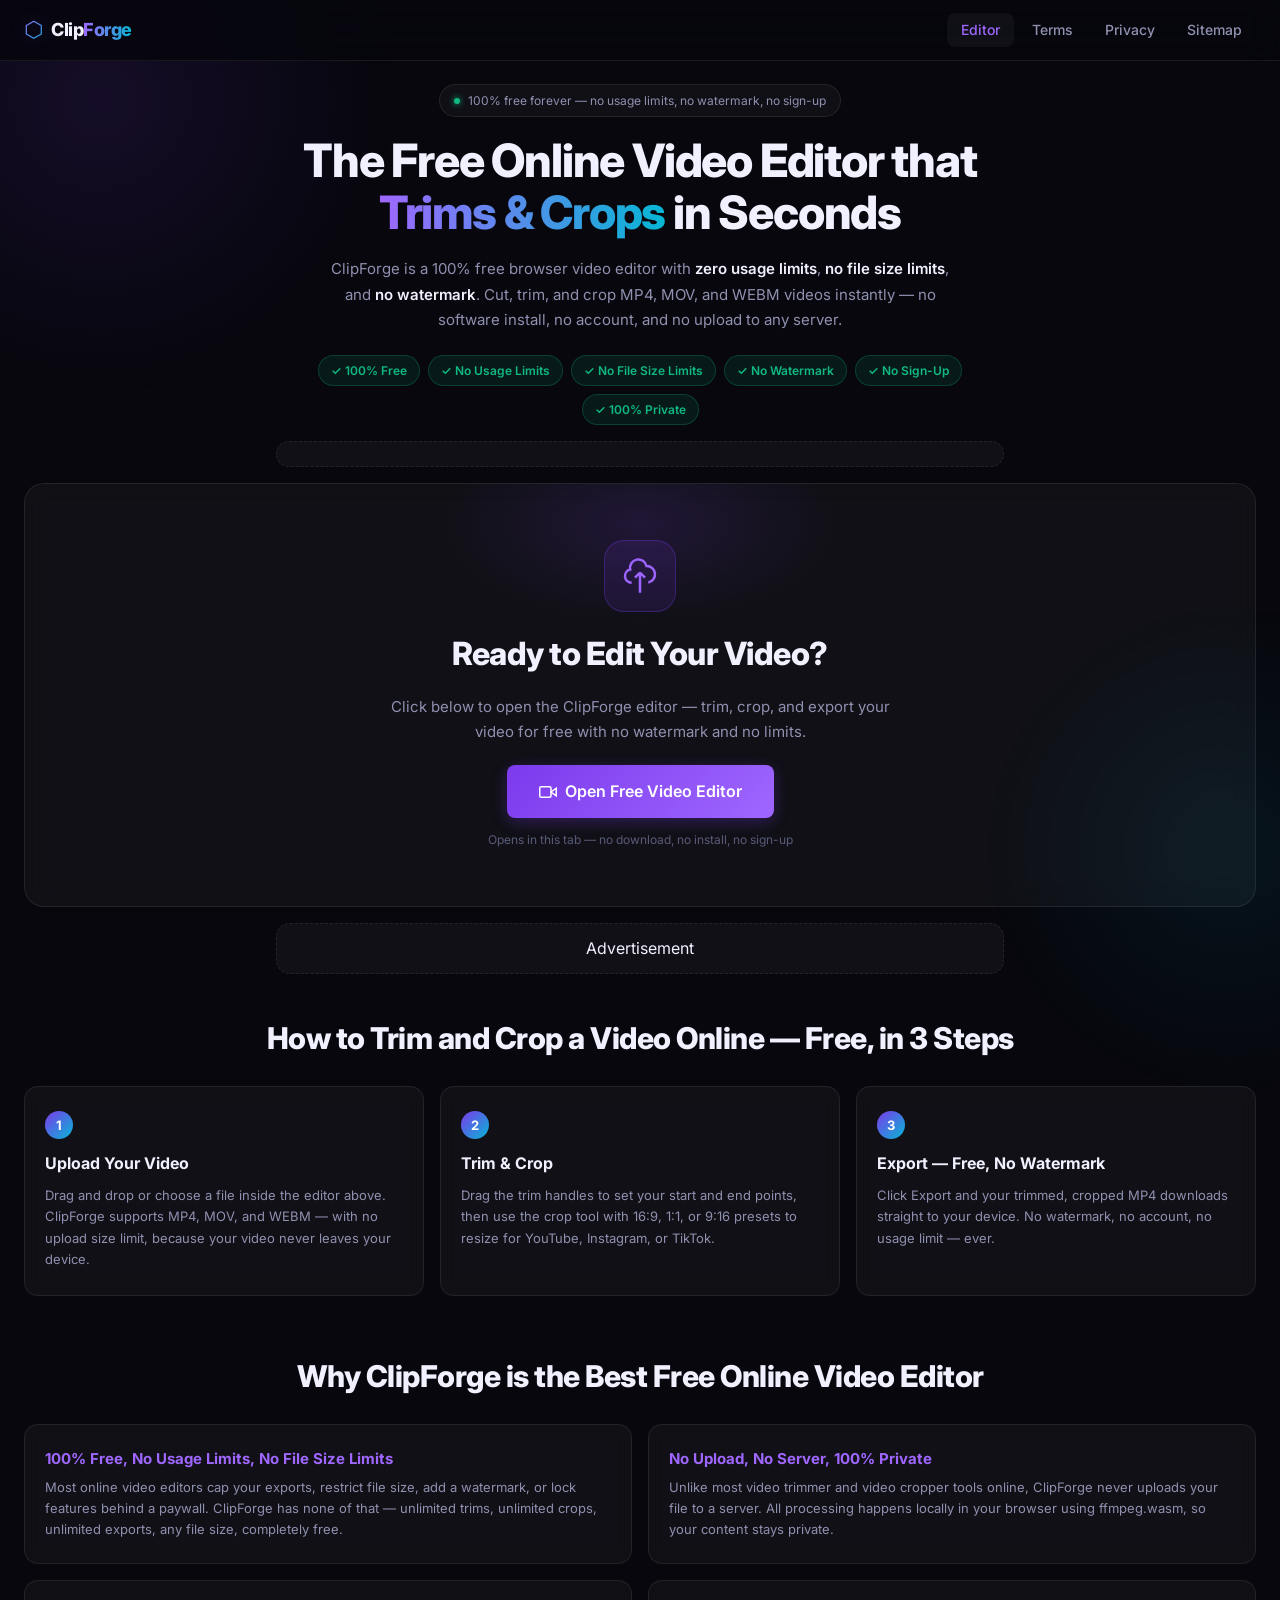
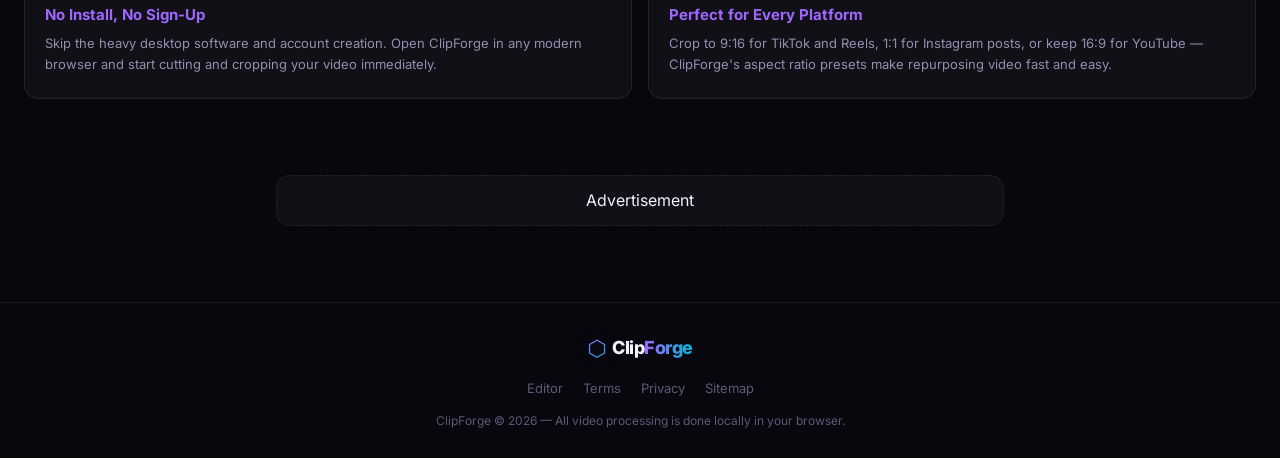
==== commit 75a44410: "Add files via upload" ====
--- a/index.html
+++ b/index.html
@@ -116,46 +116,54 @@
       .editor-cta-box { padding: 40px 24px; }
     }
     .ad-slot {
-      max-width: 1280px;
-      margin: 0 auto;
-      padding: 16px 24px;
-      display: flex;
-      justify-content: center;
-    }
-    /* Po defaultu (na mobilnim ekranima) */
-.ad-desktop {
-  display: none !important; /* Sakrij desktop reklamu na mobilnom */
-}
-.ad-mobile {
-  display: block !important; /* Prikaži mobilnu reklamu */
-}
-
-/* Kada ekran pređe širinu od 768px (prelazak na tablet i desktop) */
-@media (min-width: 769px) {
-  .ad-desktop {
-    display: block !important; /* Prikaži desktop reklamu */
-  }
-  .ad-mobile {
-    display: none !important; /* Sakrij mobilnu reklamu na desktopu */
-  }
-}
-    .ad-slot-inner {
+  max-width: 1280px;
+  margin: 0 auto;
+  padding: 16px 24px;
+  display: flex;
+  justify-content: center;
+}
+
+/* Prilagođeni kontejner za oglas */
+.ad-slot-inner {
   background: var(--glass);
   border: 1px dashed var(--glass-border);
   border-radius: var(--radius);
   width: 100%;
-  max-width: 100%;
+  max-width: 728px; /* Podrazumevana širina za desktop baner */
   overflow: hidden;
-  display: flex;
-  align-items: center;
-  justify-content: center;
-  height: auto;       /* Omogućava da se visina automatski prilagodi veličini reklame */
-  padding: 12px 0;    /* Dodaje malo lufta iznad i ispod same reklame */
-}
-    @media (max-width: 768px) {
-      .editor-frame { height: 100svh; border-radius: 0; border-left: none; border-right: none; }
-      .editor-frame-wrap { padding: 8px 0 0; }
-    }
+  display: block;   /* Menjamo flex u block da se elementi ne bi gurali u isti red */
+  text-align: center;
+  height: auto;       
+  padding: 12px 0;    
+}
+
+/* PODRAZUMEVANO (Desktop): Prikaži desktop, sakrij mobilni */
+.desktop-banner, .desktop-banner * {
+  display: block !important;
+}
+.mobile-banner, .mobile-banner * { 
+  display: none !important; 
+}
+
+/* MOBILNI REŽIM: Kada je ekran manji od 768px */
+@media (max-width: 768px) {
+  .desktop-banner, .desktop-banner * { 
+    display: none !important; 
+  }
+  .mobile-banner, .mobile-banner * { 
+    display: block !important; 
+    margin: 0 auto; 
+  }
+  .ad-slot-inner {
+    max-width: 320px; /* Skupljamo okvir na širinu mobilnog banera */
+    padding: 5px 0;
+  }
+}
+
+@media (max-width: 768px) {
+  .editor-frame { height: 100svh; border-radius: 0; border-left: none; border-right: none; }
+  .editor-frame-wrap { padding: 8px 0 0; }
+}
   </style>
 </head>
 <body>
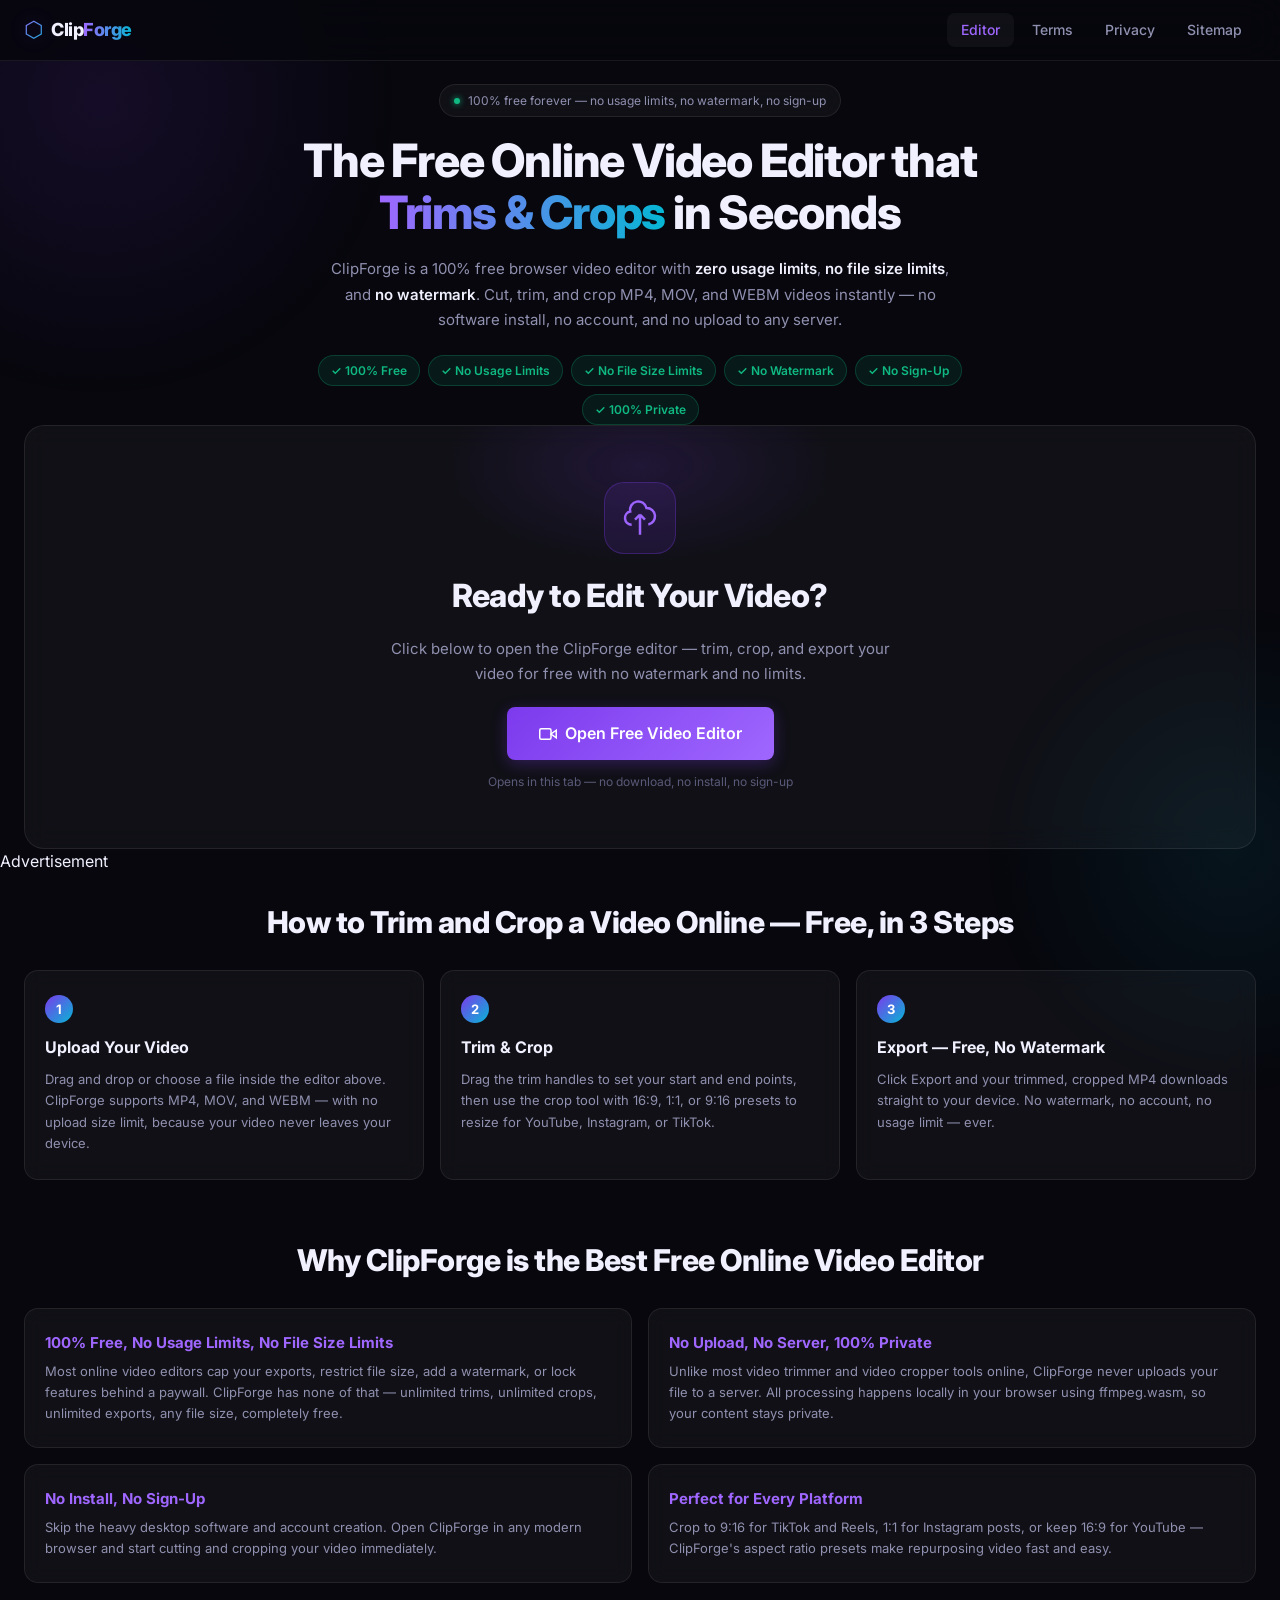
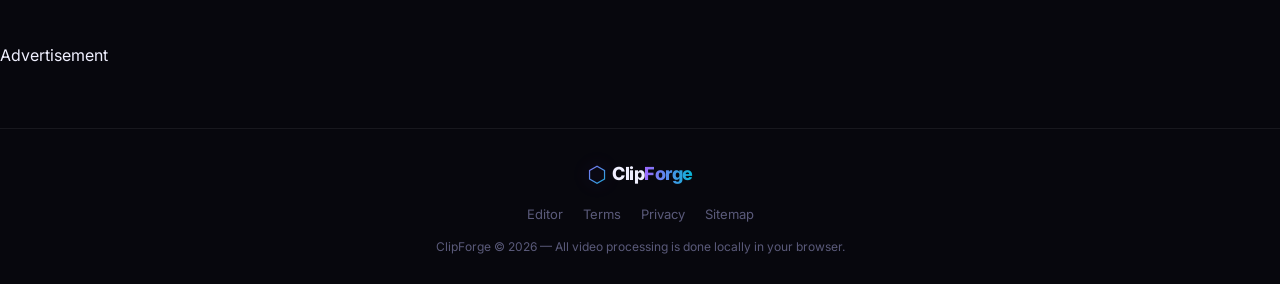
==== commit 62f6539f: "Add files via upload" ====
--- a/index.html
+++ b/index.html
@@ -115,54 +115,40 @@
     @media (max-width: 640px) {
       .editor-cta-box { padding: 40px 24px; }
     }
-    .ad-slot {
-  max-width: 1280px;
-  margin: 0 auto;
-  padding: 16px 24px;
-  display: flex;
-  justify-content: center;
+    /* --- NOVI CSS ZA ADSTERRA BANERE --- */
+
+/* Kontejner sa belom pozadinom u kom se nalazi oglas (da se crni tekst vidi na tamnom sajtu) */
+.banner-container {
+    text-align: center;
+    margin: 20px auto;
+    padding: 10px;
+    background: #ffffff !important; 
+    border-radius: 8px;
+    max-width: 728px;
+    box-shadow: 0 4px 12px rgba(0, 0, 0, 0.5);
 }
 
-/* Prilagođeni kontejner za oglas */
-.ad-slot-inner {
-  background: var(--glass);
-  border: 1px dashed var(--glass-border);
-  border-radius: var(--radius);
-  width: 100%;
-  max-width: 728px; /* Podrazumevana širina za desktop baner */
-  overflow: hidden;
-  display: block;   /* Menjamo flex u block da se elementi ne bi gurali u isti red */
-  text-align: center;
-  height: auto;       
-  padding: 12px 0;    
+/* Podrazumevano: prikaži desktop, sakrij mobilni baner */
+.desktop-banner {
+    display: block !important;
 }
-
-/* PODRAZUMEVANO (Desktop): Prikaži desktop, sakrij mobilni */
-.desktop-banner, .desktop-banner * {
-  display: block !important;
+.mobile-banner { 
+    display: none !important; 
 }
-.mobile-banner, .mobile-banner * { 
-  display: none !important; 
-}
-
-/* MOBILNI REŽIM: Kada je ekran manji od 768px */
+
+/* Kada je ekran manji od 768px (Mobilni uređaji) */
 @media (max-width: 768px) {
-  .desktop-banner, .desktop-banner * { 
-    display: none !important; 
-  }
-  .mobile-banner, .mobile-banner * { 
-    display: block !important; 
-    margin: 0 auto; 
-  }
-  .ad-slot-inner {
-    max-width: 320px; /* Skupljamo okvir na širinu mobilnog banera */
-    padding: 5px 0;
-  }
-}
-
-@media (max-width: 768px) {
-  .editor-frame { height: 100svh; border-radius: 0; border-left: none; border-right: none; }
-  .editor-frame-wrap { padding: 8px 0 0; }
+    .desktop-banner { 
+        display: none !important; 
+    }
+    .mobile-banner { 
+        display: block !important; 
+        margin: 0 auto; 
+    }
+    .banner-container {
+        max-width: 320px; /* Prilagođavamo širinu belog okvira mobilnom baneru */
+        padding: 5px;
+    }
 }
   </style>
 </head>
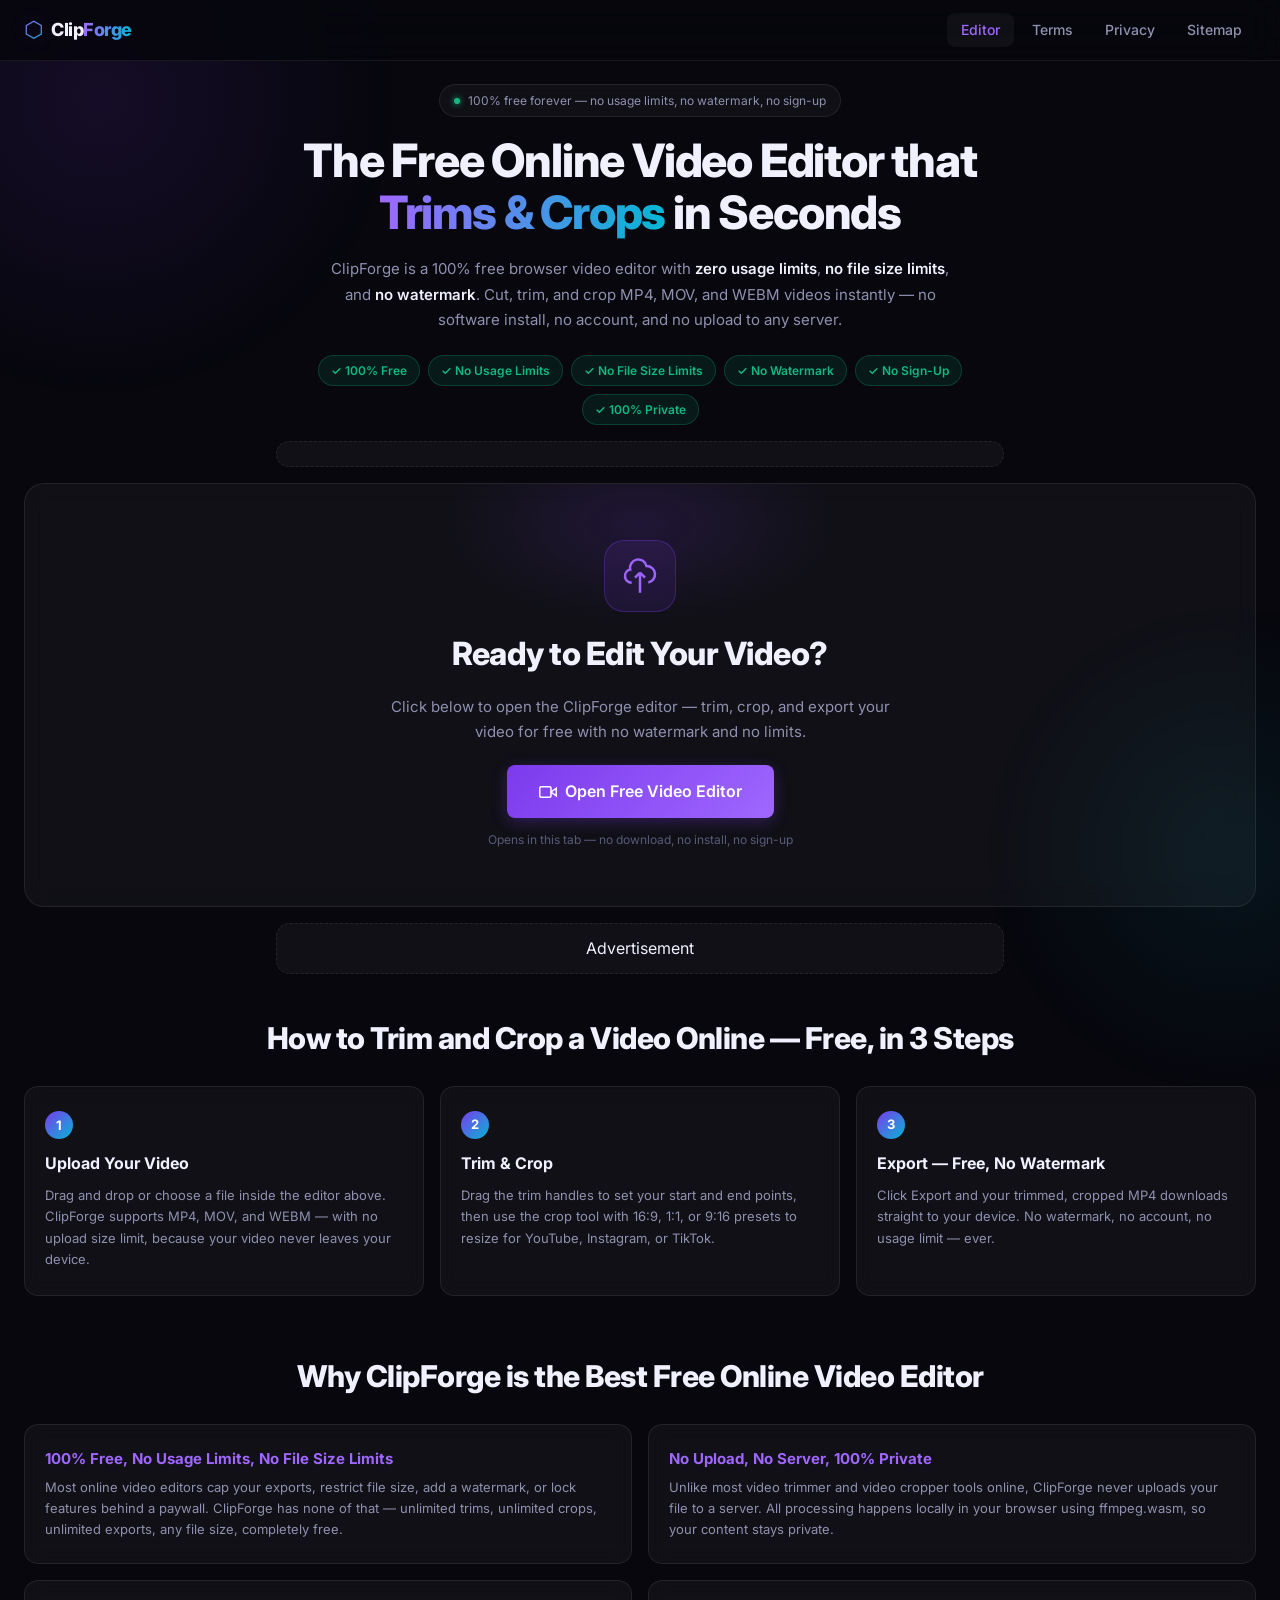
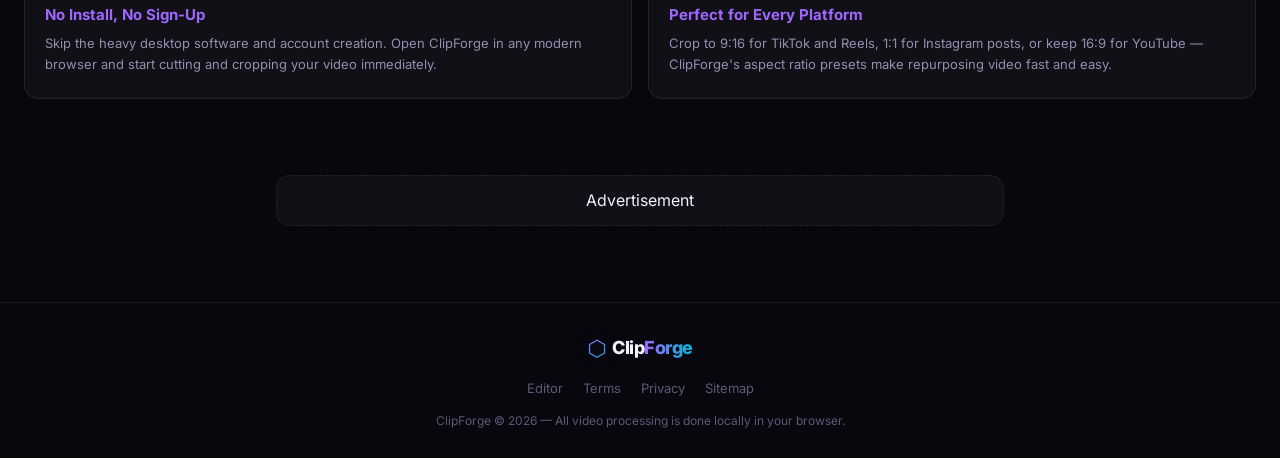
==== commit b3ce2d80: "Add files via upload" ====
--- a/index.html
+++ b/index.html
@@ -115,40 +115,54 @@
     @media (max-width: 640px) {
       .editor-cta-box { padding: 40px 24px; }
     }
-    /* --- NOVI CSS ZA ADSTERRA BANERE --- */
-
-/* Kontejner sa belom pozadinom u kom se nalazi oglas (da se crni tekst vidi na tamnom sajtu) */
-.banner-container {
-    text-align: center;
-    margin: 20px auto;
-    padding: 10px;
-    background: #ffffff !important; 
-    border-radius: 8px;
-    max-width: 728px;
-    box-shadow: 0 4px 12px rgba(0, 0, 0, 0.5);
-}
-
-/* Podrazumevano: prikaži desktop, sakrij mobilni baner */
-.desktop-banner {
-    display: block !important;
-}
-.mobile-banner { 
+   .ad-slot {
+  max-width: 1280px;
+  margin: 0 auto;
+  padding: 16px 24px;
+  display: flex;
+  justify-content: center;
+}
+
+/* Prilagođeni kontejner za oglas */
+.ad-slot-inner {
+  background: var(--glass);
+  border: 1px dashed var(--glass-border);
+  border-radius: var(--radius);
+  width: 100%;
+  max-width: 728px; /* Podrazumevana širina za desktop baner */
+  overflow: hidden;
+  display: block;   /* Menjamo flex u block da se elementi ne bi gurali u isti red */
+  text-align: center;
+  height: auto;       
+  padding: 12px 0;    
+}
+
+/* PODRAZUMEVANO (Desktop): Prikaži desktop, sakrij mobilni */
+.desktop-banner, .desktop-banner * {
+  display: block !important;
+}
+.mobile-banner, .mobile-banner * { 
+  display: none !important; 
+}
+
+/* MOBILNI REŽIM: Kada je ekran manji od 768px */
+@media (max-width: 768px) {
+  .desktop-banner, .desktop-banner * { 
     display: none !important; 
-}
-
-/* Kada je ekran manji od 768px (Mobilni uređaji) */
+  }
+  .mobile-banner, .mobile-banner * { 
+    display: block !important; 
+    margin: 0 auto; 
+  }
+  .ad-slot-inner {
+    max-width: 320px; /* Skupljamo okvir na širinu mobilnog banera */
+    padding: 5px 0;
+  }
+}
+
 @media (max-width: 768px) {
-    .desktop-banner { 
-        display: none !important; 
-    }
-    .mobile-banner { 
-        display: block !important; 
-        margin: 0 auto; 
-    }
-    .banner-container {
-        max-width: 320px; /* Prilagođavamo širinu belog okvira mobilnom baneru */
-        padding: 5px;
-    }
+  .editor-frame { height: 100svh; border-radius: 0; border-left: none; border-right: none; }
+  .editor-frame-wrap { padding: 8px 0 0; }
 }
   </style>
 </head>
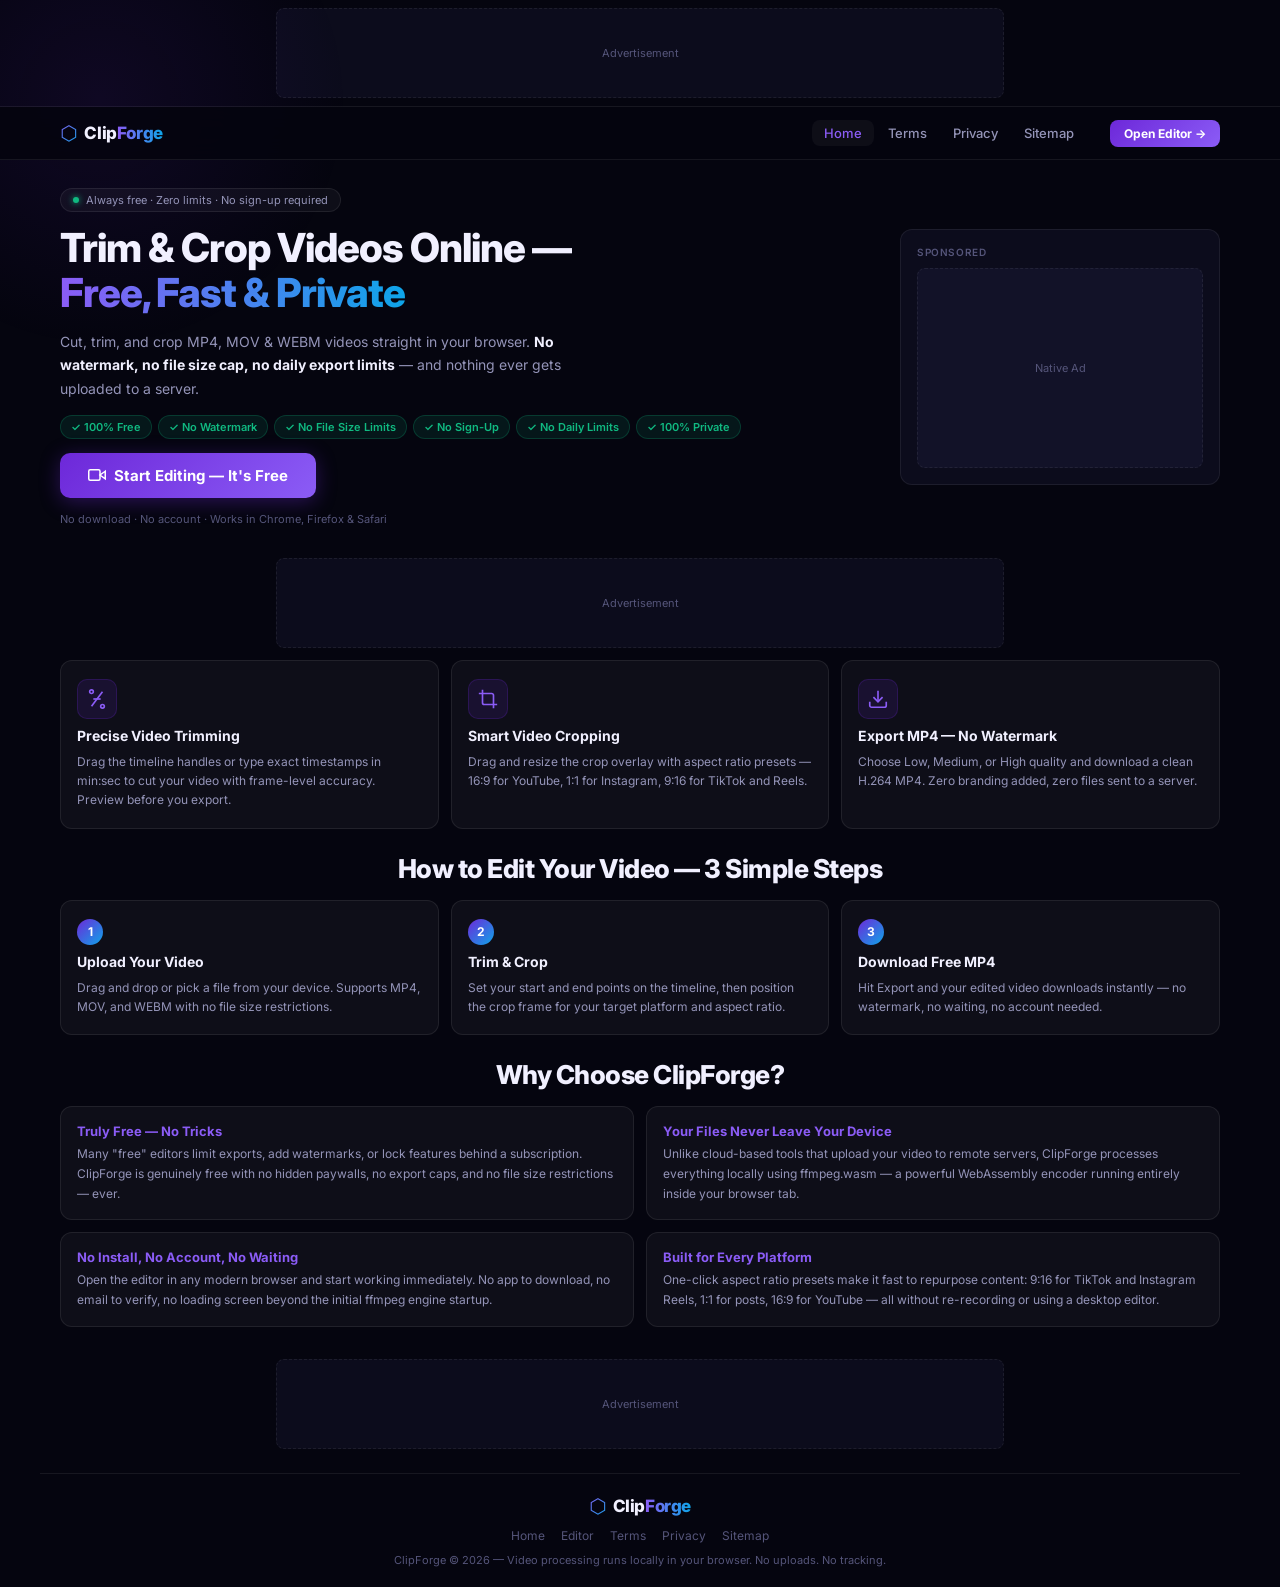
==== commit aa40a9e1: "Add files via upload" ====
--- a/index.html
+++ b/index.html
@@ -3,367 +3,552 @@
 <head>
   <meta charset="UTF-8" />
   <meta name="viewport" content="width=device-width, initial-scale=1.0" />
-  <title>ClipForge — Free Online Video Editor | Trim & Crop Video, No Watermark, No Limits</title>
-  <meta name="description" content="ClipForge is a 100% free online video editor with no usage limits, no file size limits, and no watermark. Trim, cut, and crop MP4, MOV & WEBM videos instantly in your browser — no sign up, no upload to any server, no software install." />
-  <meta name="keywords" content="free online video editor, video trimmer online, video cropper online, cut video online free, crop video online, trim video no watermark, browser video editor, no download video editor, free video editor no limits, no file size limit video editor, mp4 trimmer online, vertical video cropper, 9:16 video crop" />
+  <title>ClipForge — Free Video Trimmer & Cropper Online | No Watermark, No Limits</title>
+  <meta name="description" content="Trim and crop any video online for free with ClipForge. No watermark, no file size limits, no daily caps, no account needed. Works entirely in your browser — your files stay on your device." />
+  <meta name="keywords" content="free online video editor, video trimmer online, video cropper online, cut video online free, crop video online, trim video no watermark, browser video editor, free video editor no limits, no file size limit video editor, mp4 trimmer online, vertical video cropper, 9:16 video crop, tiktok video crop" />
   <meta name="robots" content="index, follow" />
   <link rel="canonical" href="https://clipforge.app/" />
-
   <meta property="og:type" content="website" />
   <meta property="og:url" content="https://clipforge.app/" />
-  <meta property="og:title" content="ClipForge — Free Online Video Editor (No Watermark, No Limits)" />
-  <meta property="og:description" content="Trim and crop videos online for free, with zero usage limits and no watermark. 100% browser-based — your files never leave your device." />
-
+  <meta property="og:title" content="ClipForge — Free Video Trimmer & Cropper, No Watermark" />
+  <meta property="og:description" content="Trim and crop videos free in your browser. No watermark, no limits, no uploads to any server." />
   <meta name="twitter:card" content="summary_large_image" />
-  <meta name="twitter:title" content="ClipForge — Free Online Video Editor (No Watermark, No Limits)" />
-  <meta name="twitter:description" content="Trim and crop videos online for free, with zero usage limits and no watermark. 100% browser-based." />
-
+  <meta name="twitter:title" content="ClipForge — Free Video Trimmer & Cropper, No Watermark" />
+  <meta name="twitter:description" content="Trim and crop videos free in your browser. No watermark, no limits, no uploads." />
   <link rel="preconnect" href="https://fonts.googleapis.com" />
   <link rel="preconnect" href="https://fonts.gstatic.com" crossorigin />
   <link href="https://fonts.googleapis.com/css2?family=Inter:wght@300;400;500;600;700;800;900&display=swap" rel="stylesheet" />
-  <link rel="stylesheet" href="css/style.css" />
-
   <script type="application/ld+json">
   {
     "@context": "https://schema.org",
     "@type": "SoftwareApplication",
     "name": "ClipForge",
     "applicationCategory": "MultimediaApplication",
-    "operatingSystem": "Any (runs in web browser)",
+    "operatingSystem": "Any (web browser)",
     "url": "https://clipforge.app/",
-    "description": "100% free browser-based video editor. Trim and crop MP4, MOV, WEBM with no watermark, no limits, no uploads.",
+    "description": "Free browser-based video trimmer and cropper. No watermark, no file size limits, no account required.",
     "offers": { "@type": "Offer", "price": "0", "priceCurrency": "USD" },
-    "featureList": [
-      "Free video trimming with no usage limits",
-      "No file size limits on uploads or exports",
-      "Interactive video cropping with 16:9, 1:1, 9:16 aspect ratio presets",
-      "No watermark on exported videos",
-      "100% browser-based — no server uploads",
-      "No account or sign-up required"
-    ]
+    "featureList": ["Free video trimming","Crop with aspect ratio presets","No watermark","No file size limits","No account required","100% private — no server uploads"]
   }
   </script>
 
-  <!-- ═══════════════════════════════════════════════
-       AD SCRIPTS GO HERE — no COEP/COOP on this page
-       Example: Adsterra, Google AdSense, etc.
-       ═══════════════════════════════════════════════ -->
-  <!-- <script async src="//your-ad-network.com/tag.js"></script> -->
+  <!-- ═══════════════════════════════════
+       AD SCRIPTS — paste here
+       Social Bar, Native Banner, Display
+       ═══════════════════════════════════ -->
 
   <style>
-    /* Landing-page specific layout */
-    .editor-cta-wrap {
-      max-width: 1280px;
+    *, *::before, *::after { box-sizing: border-box; margin: 0; padding: 0; }
+    :root {
+      --bg:       #05050F;
+      --bg2:      #0C0C1C;
+      --bg3:      #121228;
+      --glass:    rgba(255,255,255,0.04);
+      --gb:       rgba(255,255,255,0.08);
+      --primary:  #6D28D9;
+      --plight:   #8B5CF6;
+      --accent:   #0EA5E9;
+      --green:    #10B981;
+      --text:     #F1F0FF;
+      --text2:    #9494B8;
+      --text3:    #55557A;
+      --border:   rgba(255,255,255,0.07);
+      --r:        12px;
+      --font:     'Inter', system-ui, sans-serif;
+      --tr:       0.18s cubic-bezier(0.4,0,0.2,1);
+    }
+    html { scroll-behavior: smooth; }
+    body {
+      font-family: var(--font);
+      background: var(--bg);
+      color: var(--text);
+      -webkit-font-smoothing: antialiased;
+      overflow-x: hidden;
+    }
+    body::before {
+      content:'';position:fixed;top:-150px;left:-150px;
+      width:500px;height:500px;
+      background:radial-gradient(circle,rgba(109,40,217,0.1) 0%,transparent 70%);
+      pointer-events:none;z-index:0;
+    }
+    a { text-decoration: none; }
+
+    /* ── SOCIAL BAR SLOT ── */
+    .social-bar-slot {
+      position: fixed;
+      bottom: 0; left: 0; right: 0;
+      z-index: 999;
+      display: flex;
+      justify-content: center;
+    }
+
+    /* ── NAVBAR ── */
+    .navbar {
+      position: sticky;
+      top: 0;
+      z-index: 100;
+      background: rgba(5,5,15,0.9);
+      backdrop-filter: blur(16px);
+      border-bottom: 1px solid var(--border);
+    }
+    .nav-inner {
+      max-width: 1200px;
       margin: 0 auto;
-      padding: 0 24px;
+      padding: 0 20px;
+      height: 52px;
+      display: flex;
+      align-items: center;
+      gap: 24px;
+    }
+    .nav-logo {
+      display: flex;
+      align-items: center;
+      gap: 7px;
+      flex-shrink: 0;
+      text-decoration: none;
+    }
+    .logo-icon {
+      font-size: 20px;
+      background: linear-gradient(135deg,var(--plight),var(--accent));
+      -webkit-background-clip:text;-webkit-text-fill-color:transparent;background-clip:text;
+    }
+    .logo-text { font-size:17px;font-weight:800;letter-spacing:-0.4px;color:var(--text); }
+    .logo-accent {
+      background: linear-gradient(90deg,var(--plight),var(--accent));
+      -webkit-background-clip:text;-webkit-text-fill-color:transparent;background-clip:text;
+    }
+    .nav-links { display:flex;gap:2px;margin-left:auto; }
+    .nav-link {
+      color:var(--text2);font-size:13px;font-weight:500;
+      padding:5px 12px;border-radius:8px;
+      transition:color var(--tr),background var(--tr);
+    }
+    .nav-link:hover,.nav-link.active { color:var(--text);background:var(--glass); }
+    .nav-link.active { color:var(--plight); }
+    .nav-cta {
+      background:linear-gradient(135deg,var(--primary),var(--plight));
+      color:white;font-size:12px;font-weight:700;
+      padding:6px 14px;border-radius:8px;
+      transition:opacity var(--tr),transform var(--tr);
+      flex-shrink:0;
+    }
+    .nav-cta:hover { opacity:0.88;transform:translateY(-1px); }
+    .nav-toggle {
+      display:none;flex-direction:column;gap:4px;
+      background:none;border:none;cursor:pointer;padding:4px;margin-left:auto;
+    }
+    .nav-toggle span { display:block;width:20px;height:2px;background:var(--text2);border-radius:2px; }
+    .nav-mobile { display:none;flex-direction:column;padding:10px 20px 14px;gap:2px;border-top:1px solid var(--border); }
+    .nav-mobile.open { display:flex; }
+    @media(max-width:640px){
+      .nav-links,.nav-cta { display:none; }
+      .nav-toggle { display:flex; }
+    }
+
+    /* ── TOP AD BANNER ── */
+    .top-ad {
+      display:flex;
+      justify-content:center;
+      padding:8px 16px;
+      background:var(--bg);
+      border-bottom:1px solid var(--border);
+    }
+    .top-ad-inner {
+      width:728px;max-width:100%;min-height:90px;
+      display:flex;align-items:center;justify-content:center;
+      background:var(--bg2);
+      border:1px dashed var(--border);
+      border-radius:8px;
+      color:var(--text3);font-size:11px;
+    }
+
+    /* ── HERO ── */
+    .hero {
+      padding: 28px 20px 20px;
+      max-width: 1200px;
+      margin: 0 auto;
+      display: grid;
+      grid-template-columns: 1fr 320px;
+      gap: 24px;
+      align-items: center;
       position: relative;
       z-index: 1;
     }
-    .editor-cta-box {
-      background: var(--glass);
-      border: 1px solid var(--glass-border);
-      border-radius: var(--radius-lg);
-      padding: 56px 40px;
-      display: flex;
-      flex-direction: column;
-      align-items: center;
-      text-align: center;
-      gap: 16px;
-      backdrop-filter: blur(12px);
-      position: relative;
-      overflow: hidden;
-    }
-    .editor-cta-box::before {
-      content: '';
-      position: absolute;
-      top: -60px; left: 50%; transform: translateX(-50%);
-      width: 400px; height: 200px;
-      background: radial-gradient(ellipse, rgba(124,58,237,0.15) 0%, transparent 70%);
-      pointer-events: none;
-    }
-    .editor-cta-icon {
-      width: 72px; height: 72px;
-      background: rgba(124,58,237,0.12);
-      border: 1px solid rgba(124,58,237,0.3);
-      border-radius: 20px;
-      display: flex;
-      align-items: center;
-      justify-content: center;
-      color: var(--primary-light);
-    }
-    .editor-cta-title {
-      font-size: clamp(22px, 3vw, 32px);
-      font-weight: 800;
-      letter-spacing: -0.5px;
-    }
-    .editor-cta-sub {
-      font-size: 15px;
-      color: var(--text2);
-      max-width: 520px;
-      line-height: 1.65;
-    }
-    .editor-cta-btn {
-      font-size: 16px;
-      padding: 14px 32px;
-      margin-top: 4px;
-    }
-    .editor-cta-note {
-      font-size: 12px;
-      color: var(--text3);
-      margin-top: -4px;
-    }
-    @media (max-width: 640px) {
-      .editor-cta-box { padding: 40px 24px; }
-    }
-   .ad-slot {
-  max-width: 1280px;
-  margin: 0 auto;
-  padding: 16px 24px;
-  display: flex;
-  justify-content: center;
-}
-
-/* Prilagođeni kontejner za oglas */
-.ad-slot-inner {
-  background: var(--glass);
-  border: 1px dashed var(--glass-border);
-  border-radius: var(--radius);
-  width: 100%;
-  max-width: 728px; /* Podrazumevana širina za desktop baner */
-  overflow: hidden;
-  display: block;   /* Menjamo flex u block da se elementi ne bi gurali u isti red */
-  text-align: center;
-  height: auto;       
-  padding: 12px 0;    
-}
-
-/* PODRAZUMEVANO (Desktop): Prikaži desktop, sakrij mobilni */
-.desktop-banner, .desktop-banner * {
-  display: block !important;
-}
-.mobile-banner, .mobile-banner * { 
-  display: none !important; 
-}
-
-/* MOBILNI REŽIM: Kada je ekran manji od 768px */
-@media (max-width: 768px) {
-  .desktop-banner, .desktop-banner * { 
-    display: none !important; 
-  }
-  .mobile-banner, .mobile-banner * { 
-    display: block !important; 
-    margin: 0 auto; 
-  }
-  .ad-slot-inner {
-    max-width: 320px; /* Skupljamo okvir na širinu mobilnog banera */
-    padding: 5px 0;
-  }
-}
-
-@media (max-width: 768px) {
-  .editor-frame { height: 100svh; border-radius: 0; border-left: none; border-right: none; }
-  .editor-frame-wrap { padding: 8px 0 0; }
-}
+    @media(max-width:860px){ .hero { grid-template-columns:1fr; } }
+
+    .hero-left { display:flex;flex-direction:column;gap:14px; }
+    .hero-badge {
+      display:inline-flex;align-items:center;gap:7px;
+      background:var(--glass);border:1px solid var(--gb);
+      padding:4px 12px;border-radius:100px;
+      font-size:11px;color:var(--text2);width:fit-content;
+    }
+    .badge-dot {
+      width:6px;height:6px;border-radius:50%;
+      background:var(--green);box-shadow:0 0 6px var(--green);
+      animation:pdot 2s ease-in-out infinite;
+    }
+    @keyframes pdot{0%,100%{opacity:1}50%{opacity:.4}}
+    .hero-h1 {
+      font-size:clamp(24px,3.5vw,40px);
+      font-weight:800;letter-spacing:-1px;line-height:1.12;
+    }
+    .hero-grad {
+      background:linear-gradient(90deg,var(--plight),var(--accent));
+      -webkit-background-clip:text;-webkit-text-fill-color:transparent;background-clip:text;
+    }
+    .hero-p { font-size:14px;color:var(--text2);line-height:1.7;max-width:520px; }
+    .hero-p strong { color:var(--text); }
+    .hero-pills {
+      display:flex;flex-wrap:wrap;gap:6px;
+    }
+    .pill {
+      font-size:11px;font-weight:600;color:var(--green);
+      background:rgba(16,185,129,0.1);border:1px solid rgba(16,185,129,0.22);
+      padding:4px 10px;border-radius:100px;
+    }
+    .hero-btn {
+      display:inline-flex;align-items:center;gap:8px;
+      background:linear-gradient(135deg,var(--primary),var(--plight));
+      color:white;font-family:var(--font);font-weight:700;font-size:15px;
+      padding:13px 28px;border-radius:10px;
+      box-shadow:0 4px 20px rgba(109,40,217,0.35);
+      transition:transform var(--tr),box-shadow var(--tr);
+      width:fit-content;
+    }
+    .hero-btn:hover { transform:translateY(-2px);box-shadow:0 8px 28px rgba(109,40,217,0.45); }
+    .hero-note { font-size:11px;color:var(--text3); }
+
+    /* ── NATIVE AD CARD (right of hero) ── */
+    .native-ad-card {
+      background:var(--bg2);
+      border:1px solid var(--border);
+      border-radius:var(--r);
+      padding:16px;
+      display:flex;flex-direction:column;gap:10px;
+    }
+    .native-ad-label {
+      font-size:10px;font-weight:600;color:var(--text3);
+      text-transform:uppercase;letter-spacing:.06em;
+    }
+    .native-ad-inner {
+      min-height:200px;
+      background:var(--bg3);
+      border:1px dashed var(--border);
+      border-radius:8px;
+      display:flex;align-items:center;justify-content:center;
+      color:var(--text3);font-size:11px;
+    }
+    @media(max-width:860px){ .native-ad-card { display:none; } }
+
+    /* ── MID AD ── */
+    .mid-ad {
+      display:flex;justify-content:center;
+      padding:12px 20px;
+      max-width:1200px;margin:0 auto;
+    }
+    .mid-ad-inner {
+      width:728px;max-width:100%;min-height:90px;
+      background:var(--bg2);border:1px dashed var(--border);border-radius:8px;
+      display:flex;align-items:center;justify-content:center;
+      color:var(--text3);font-size:11px;
+    }
+
+    /* ── FEATURES STRIP ── */
+    .features {
+      max-width:1200px;margin:0 auto;
+      padding:0 20px 24px;
+      display:grid;
+      grid-template-columns:repeat(3,1fr);
+      gap:12px;
+    }
+    @media(max-width:700px){ .features { grid-template-columns:1fr; } }
+    .feat-card {
+      background:var(--glass);border:1px solid var(--gb);border-radius:var(--r);
+      padding:18px 16px;display:flex;flex-direction:column;gap:8px;
+      transition:border-color var(--tr);
+    }
+    .feat-card:hover { border-color:var(--primary); }
+    .feat-icon {
+      width:40px;height:40px;border-radius:10px;
+      background:rgba(109,40,217,0.12);border:1px solid rgba(109,40,217,0.22);
+      display:flex;align-items:center;justify-content:center;
+      color:var(--plight);
+    }
+    .feat-title { font-size:14px;font-weight:700; }
+    .feat-desc { font-size:12px;color:var(--text2);line-height:1.6; }
+
+    /* ── HOW IT WORKS ── */
+    .hiw {
+      max-width:1200px;margin:0 auto;
+      padding:0 20px 24px;
+    }
+    .section-title {
+      font-size:clamp(18px,2.5vw,26px);font-weight:800;letter-spacing:-.5px;
+      text-align:center;margin-bottom:16px;
+    }
+    .steps {
+      display:grid;grid-template-columns:repeat(3,1fr);gap:12px;
+    }
+    @media(max-width:700px){ .steps { grid-template-columns:1fr; } }
+    .step-card {
+      background:var(--glass);border:1px solid var(--gb);border-radius:var(--r);
+      padding:18px 16px;display:flex;flex-direction:column;gap:8px;
+    }
+    .step-num {
+      width:26px;height:26px;border-radius:50%;
+      background:linear-gradient(135deg,var(--primary),var(--accent));
+      color:white;font-size:12px;font-weight:700;
+      display:flex;align-items:center;justify-content:center;
+    }
+    .step-title { font-size:14px;font-weight:700; }
+    .step-desc { font-size:12px;color:var(--text2);line-height:1.6; }
+
+    /* ── WHY SECTION ── */
+    .why {
+      max-width:1200px;margin:0 auto;
+      padding:0 20px 32px;
+    }
+    .why-grid {
+      display:grid;grid-template-columns:repeat(2,1fr);gap:12px;
+    }
+    @media(max-width:700px){ .why-grid { grid-template-columns:1fr; } }
+    .why-card {
+      background:var(--glass);border:1px solid var(--gb);border-radius:var(--r);
+      padding:16px;
+    }
+    .why-title { font-size:13px;font-weight:700;color:var(--plight);margin-bottom:5px; }
+    .why-desc { font-size:12px;color:var(--text2);line-height:1.65; }
+
+    /* ── BOTTOM AD ── */
+    .bot-ad {
+      display:flex;justify-content:center;
+      padding:0 20px 24px;
+      max-width:1200px;margin:0 auto;
+    }
+    .bot-ad-inner {
+      width:728px;max-width:100%;min-height:90px;
+      background:var(--bg2);border:1px dashed var(--border);border-radius:8px;
+      display:flex;align-items:center;justify-content:center;
+      color:var(--text3);font-size:11px;
+    }
+
+    /* ── FOOTER ── */
+    .footer {
+      border-top:1px solid var(--border);
+      padding:20px;
+      max-width:1200px;margin:0 auto;
+      display:flex;flex-direction:column;align-items:center;gap:10px;
+      text-align:center;
+    }
+    .footer-brand { display:flex;align-items:center;gap:6px; }
+    .footer-links { display:flex;gap:16px; }
+    .footer-links a { font-size:12px;color:var(--text3);transition:color var(--tr); }
+    .footer-links a:hover { color:var(--text); }
+    .footer-copy { font-size:11px;color:var(--text3); }
+
+    /* ── UTILS ── */
+    .hidden { display:none!important; }
+    ::selection { background:var(--primary);color:white; }
+    ::-webkit-scrollbar { width:5px; }
+    ::-webkit-scrollbar-thumb { background:var(--bg3);border-radius:4px; }
   </style>
 </head>
 <body>
 
-  <!-- NAV -->
-  <nav class="navbar" id="navbar">
+  <!-- SOCIAL BAR SLOT — fixed bottom (Adsterra Social Bar) -->
+  <div class="social-bar-slot">
+    <!-- Paste Adsterra Social Bar script here -->
+  </div>
+
+  <!-- TOP LEADERBOARD AD (728×90) -->
+  <div class="top-ad">
+    <div class="top-ad-inner">
+      <!-- Paste top banner ad code here (728×90) -->
+      Advertisement
+    </div>
+  </div>
+
+  <!-- NAVBAR -->
+  <nav class="navbar">
     <div class="nav-inner">
-      <a href="index.html" class="nav-logo">
+      <a href="/index.html" class="nav-logo">
         <span class="logo-icon">⬡</span>
         <span class="logo-text">Clip<span class="logo-accent">Forge</span></span>
       </a>
       <div class="nav-links">
-        <a href="index.html" class="nav-link active">Editor</a>
-        <a href="pages/terms.html" class="nav-link">Terms</a>
-        <a href="pages/privacy.html" class="nav-link">Privacy</a>
-        <a href="pages/sitemap.html" class="nav-link">Sitemap</a>
-      </div>
-      <button class="nav-mobile-toggle" id="mobileToggle" aria-label="Menu">
+        <a href="/index.html" class="nav-link active">Home</a>
+        <a href="/pages/terms.html" class="nav-link">Terms</a>
+        <a href="/pages/privacy.html" class="nav-link">Privacy</a>
+        <a href="/pages/sitemap.html" class="nav-link">Sitemap</a>
+      </div>
+      <a href="/editor.html" class="nav-cta">Open Editor →</a>
+      <button class="nav-toggle" id="navToggle" aria-label="Menu">
         <span></span><span></span><span></span>
       </button>
     </div>
-    <div class="nav-mobile-menu" id="mobileMenu">
-      <a href="index.html" class="nav-link active">Editor</a>
-      <a href="pages/terms.html" class="nav-link">Terms</a>
-      <a href="pages/privacy.html" class="nav-link">Privacy</a>
-      <a href="pages/sitemap.html" class="nav-link">Sitemap</a>
+    <div class="nav-mobile" id="navMobile">
+      <a href="/index.html" class="nav-link active">Home</a>
+      <a href="/editor.html" class="nav-link" style="color:var(--plight)">Open Editor →</a>
+      <a href="/pages/terms.html" class="nav-link">Terms</a>
+      <a href="/pages/privacy.html" class="nav-link">Privacy</a>
+      <a href="/pages/sitemap.html" class="nav-link">Sitemap</a>
     </div>
   </nav>
 
-  <!-- HERO -->
-  <div class="hero-wrap">
-    <div class="hero-content">
+  <!-- HERO + NATIVE AD -->
+  <section class="hero">
+    <div class="hero-left">
       <div class="hero-badge">
         <span class="badge-dot"></span>
-        100% free forever — no usage limits, no watermark, no sign-up
+        Always free · Zero limits · No sign-up required
       </div>
       <h1 class="hero-h1">
-        The Free Online Video Editor that <span class="hero-accent-text">Trims &amp; Crops</span> in Seconds
+        Trim &amp; Crop Videos Online —<br>
+        <span class="hero-grad">Free, Fast &amp; Private</span>
       </h1>
-      <p class="hero-sub">
-        ClipForge is a 100% free browser video editor with <strong>zero usage limits</strong>, <strong>no file size limits</strong>, and <strong>no watermark</strong>.
-        Cut, trim, and crop MP4, MOV, and WEBM videos instantly — no software install, no account, and no upload to any server.
+      <p class="hero-p">
+        Cut, trim, and crop MP4, MOV &amp; WEBM videos straight in your browser.
+        <strong>No watermark, no file size cap, no daily export limits</strong> — and nothing ever gets uploaded to a server.
       </p>
       <div class="hero-pills">
-        <span class="hero-pill">✓ 100% Free</span>
-        <span class="hero-pill">✓ No Usage Limits</span>
-        <span class="hero-pill">✓ No File Size Limits</span>
-        <span class="hero-pill">✓ No Watermark</span>
-        <span class="hero-pill">✓ No Sign-Up</span>
-        <span class="hero-pill">✓ 100% Private</span>
-      </div>
-    </div>
-  </div>
-
-  <!-- AD SLOT — TOP BANNER (above editor CTA) -->
-  <div class="ad-slot">
-  <div class="ad-slot-inner">
-    
-    <div class="ad-desktop">
-    </div>
-<!-- Paste your top banner ad code here -->
- <script>
-  atOptions = {
-    'key' : '773ca98be2ca0cd828754195841d3174',
-    'format' : 'iframe',
-    'height' : 90,
-    'width' : 728,
-    'params' : {}
-  };
-</script>
-<script src="https://crypotential.com/773ca98be2ca0cd828754195841d3174/invoke.js"></script>
-
-    <div class="ad-mobile">
-    </div>
-<!-- Paste your top banner ad code here -->
- <script>
-  atOptions = {
-    'key' : '246ccf710fdcaeef59d42f4e745320ee',
-    'format' : 'iframe',
-    'height' : 50,
-    'width' : 320,
-    'params' : {}
-  };
-</script>
-<script src="https://crypotential.com/246ccf710fdcaeef59d42f4e745320ee/invoke.js"></script>
-
-  </div>
-</div>
-
-  <!-- EDITOR CTA — opens editor.html as a full page (required for COEP/COOP isolation) -->
-  <div class="editor-cta-wrap">
-    <div class="editor-cta-box">
-      <div class="editor-cta-icon">
-        <svg viewBox="0 0 24 24" fill="none" stroke="currentColor" stroke-width="1.5" width="40" height="40">
-          <path d="M7 16a4 4 0 01-.88-7.903A5 5 0 1115.9 6L16 6a5 5 0 011 9.9M15 13l-3-3m0 0l-3 3m3-3v12"/>
-        </svg>
-      </div>
-      <h2 class="editor-cta-title">Ready to Edit Your Video?</h2>
-      <p class="editor-cta-sub">Click below to open the ClipForge editor — trim, crop, and export your video for free with no watermark and no limits.</p>
-      <a href="/editor.html" class="btn btn-primary editor-cta-btn">
+        <span class="pill">✓ 100% Free</span>
+        <span class="pill">✓ No Watermark</span>
+        <span class="pill">✓ No File Size Limits</span>
+        <span class="pill">✓ No Sign-Up</span>
+        <span class="pill">✓ No Daily Limits</span>
+        <span class="pill">✓ 100% Private</span>
+      </div>
+      <a href="/editor.html" class="hero-btn">
         <svg viewBox="0 0 24 24" fill="none" stroke="currentColor" stroke-width="2" width="18" height="18">
           <polygon points="23 7 16 12 23 17 23 7"/><rect x="1" y="5" width="15" height="14" rx="2"/>
         </svg>
-        Open Free Video Editor
+        Start Editing — It's Free
       </a>
-      <p class="editor-cta-note">Opens in this tab — no download, no install, no sign-up</p>
+      <p class="hero-note">No download · No account · Works in Chrome, Firefox &amp; Safari</p>
+    </div>
+
+    <!-- NATIVE AD — right column (desktop only) -->
+    <div class="native-ad-card">
+      <span class="native-ad-label">Sponsored</span>
+      <div class="native-ad-inner">
+        <!-- Paste native banner ad code here -->
+        Native Ad
+      </div>
+    </div>
+  </section>
+
+  <!-- MID LEADERBOARD AD -->
+  <div class="mid-ad">
+    <div class="mid-ad-inner">
+      <!-- Paste mid banner ad code here (728×90) -->
+      Advertisement
     </div>
   </div>
 
-  <!-- AD SLOT — BELOW EDITOR -->
-  <div class="ad-slot">
-    <div class="ad-slot-inner">
-      <!-- Paste your mid-page ad code here -->
-       <script async="async" data-cfasync="false" src="https://crypotential.com/5bf19cb81ab3e74fe86565494c591846/invoke.js"></script>
-<div id="container-5bf19cb81ab3e74fe86565494c591846"></div>
-
-      Advertisement
-    </div>
-  </div>
-
-  <!-- HOW IT WORKS / SEO CONTENT -->
-  <section class="info-section">
-    <div class="info-inner">
-
-      <div class="info-block">
-        <h2 class="info-h2">How to Trim and Crop a Video Online — Free, in 3 Steps</h2>
-        <div class="steps-grid">
-          <div class="step-card">
-            <span class="step-num">1</span>
-            <h3 class="step-title">Upload Your Video</h3>
-            <p class="step-desc">Drag and drop or choose a file inside the editor above. ClipForge supports MP4, MOV, and WEBM — with no upload size limit, because your video never leaves your device.</p>
-          </div>
-          <div class="step-card">
-            <span class="step-num">2</span>
-            <h3 class="step-title">Trim &amp; Crop</h3>
-            <p class="step-desc">Drag the trim handles to set your start and end points, then use the crop tool with 16:9, 1:1, or 9:16 presets to resize for YouTube, Instagram, or TikTok.</p>
-          </div>
-          <div class="step-card">
-            <span class="step-num">3</span>
-            <h3 class="step-title">Export — Free, No Watermark</h3>
-            <p class="step-desc">Click Export and your trimmed, cropped MP4 downloads straight to your device. No watermark, no account, no usage limit — ever.</p>
-          </div>
-        </div>
-      </div>
-
-      <div class="info-block">
-        <h2 class="info-h2">Why ClipForge is the Best Free Online Video Editor</h2>
-        <div class="why-grid">
-          <div class="why-card">
-            <h3 class="why-title">100% Free, No Usage Limits, No File Size Limits</h3>
-            <p class="why-desc">Most online video editors cap your exports, restrict file size, add a watermark, or lock features behind a paywall. ClipForge has none of that — unlimited trims, unlimited crops, unlimited exports, any file size, completely free.</p>
-          </div>
-          <div class="why-card">
-            <h3 class="why-title">No Upload, No Server, 100% Private</h3>
-            <p class="why-desc">Unlike most video trimmer and video cropper tools online, ClipForge never uploads your file to a server. All processing happens locally in your browser using ffmpeg.wasm, so your content stays private.</p>
-          </div>
-          <div class="why-card">
-            <h3 class="why-title">No Install, No Sign-Up</h3>
-            <p class="why-desc">Skip the heavy desktop software and account creation. Open ClipForge in any modern browser and start cutting and cropping your video immediately.</p>
-          </div>
-          <div class="why-card">
-            <h3 class="why-title">Perfect for Every Platform</h3>
-            <p class="why-desc">Crop to 9:16 for TikTok and Reels, 1:1 for Instagram posts, or keep 16:9 for YouTube — ClipForge's aspect ratio presets make repurposing video fast and easy.</p>
-          </div>
-        </div>
-      </div>
-
+  <!-- FEATURES STRIP -->
+  <section class="features">
+    <div class="feat-card">
+      <div class="feat-icon">
+        <svg viewBox="0 0 24 24" fill="none" stroke="currentColor" stroke-width="1.8" width="22" height="22">
+          <path d="M6 20L18 4"/><circle cx="6" cy="4" r="2"/><circle cx="18" cy="20" r="2"/><path d="M8 12h8"/>
+        </svg>
+      </div>
+      <div class="feat-title">Precise Video Trimming</div>
+      <div class="feat-desc">Drag the timeline handles or type exact timestamps in min:sec to cut your video with frame-level accuracy. Preview before you export.</div>
+    </div>
+    <div class="feat-card">
+      <div class="feat-icon">
+        <svg viewBox="0 0 24 24" fill="none" stroke="currentColor" stroke-width="1.8" width="22" height="22">
+          <path d="M6 2v14a2 2 0 002 2h14"/><path d="M18 22V8a2 2 0 00-2-2H2"/>
+        </svg>
+      </div>
+      <div class="feat-title">Smart Video Cropping</div>
+      <div class="feat-desc">Drag and resize the crop overlay with aspect ratio presets — 16:9 for YouTube, 1:1 for Instagram, 9:16 for TikTok and Reels.</div>
+    </div>
+    <div class="feat-card">
+      <div class="feat-icon">
+        <svg viewBox="0 0 24 24" fill="none" stroke="currentColor" stroke-width="1.8" width="22" height="22">
+          <path d="M21 15v4a2 2 0 01-2 2H5a2 2 0 01-2-2v-4"/><polyline points="7 10 12 15 17 10"/><line x1="12" y1="15" x2="12" y2="3"/>
+        </svg>
+      </div>
+      <div class="feat-title">Export MP4 — No Watermark</div>
+      <div class="feat-desc">Choose Low, Medium, or High quality and download a clean H.264 MP4. Zero branding added, zero files sent to a server.</div>
     </div>
   </section>
 
-  <!-- AD SLOT — BOTTOM -->
-  <div class="ad-slot">
-    <div class="ad-slot-inner">
-      <!-- Paste your bottom ad code here -->
-       <script src="https://crypotential.com/7c/b0/af/7cb0afa542bb99a87f1fa5b72c97f37d.js"></script>
-
+  <!-- HOW IT WORKS -->
+  <section class="hiw">
+    <h2 class="section-title">How to Edit Your Video — 3 Simple Steps</h2>
+    <div class="steps">
+      <div class="step-card">
+        <span class="step-num">1</span>
+        <div class="step-title">Upload Your Video</div>
+        <div class="step-desc">Drag and drop or pick a file from your device. Supports MP4, MOV, and WEBM with no file size restrictions.</div>
+      </div>
+      <div class="step-card">
+        <span class="step-num">2</span>
+        <div class="step-title">Trim &amp; Crop</div>
+        <div class="step-desc">Set your start and end points on the timeline, then position the crop frame for your target platform and aspect ratio.</div>
+      </div>
+      <div class="step-card">
+        <span class="step-num">3</span>
+        <div class="step-title">Download Free MP4</div>
+        <div class="step-desc">Hit Export and your edited video downloads instantly — no watermark, no waiting, no account needed.</div>
+      </div>
+    </div>
+  </section>
+
+  <!-- WHY CLIPFORGE -->
+  <section class="why">
+    <h2 class="section-title">Why Choose ClipForge?</h2>
+    <div class="why-grid">
+      <div class="why-card">
+        <div class="why-title">Truly Free — No Tricks</div>
+        <div class="why-desc">Many "free" editors limit exports, add watermarks, or lock features behind a subscription. ClipForge is genuinely free with no hidden paywalls, no export caps, and no file size restrictions — ever.</div>
+      </div>
+      <div class="why-card">
+        <div class="why-title">Your Files Never Leave Your Device</div>
+        <div class="why-desc">Unlike cloud-based tools that upload your video to remote servers, ClipForge processes everything locally using ffmpeg.wasm — a powerful WebAssembly encoder running entirely inside your browser tab.</div>
+      </div>
+      <div class="why-card">
+        <div class="why-title">No Install, No Account, No Waiting</div>
+        <div class="why-desc">Open the editor in any modern browser and start working immediately. No app to download, no email to verify, no loading screen beyond the initial ffmpeg engine startup.</div>
+      </div>
+      <div class="why-card">
+        <div class="why-title">Built for Every Platform</div>
+        <div class="why-desc">One-click aspect ratio presets make it fast to repurpose content: 9:16 for TikTok and Instagram Reels, 1:1 for posts, 16:9 for YouTube — all without re-recording or using a desktop editor.</div>
+      </div>
+    </div>
+  </section>
+
+  <!-- BOTTOM AD -->
+  <div class="bot-ad">
+    <div class="bot-ad-inner">
+      <!-- Paste bottom banner ad code here (728×90) -->
       Advertisement
     </div>
   </div>
 
   <!-- FOOTER -->
   <footer class="footer">
-    <div class="footer-inner">
-      <div class="footer-brand">
-        <span class="logo-icon">⬡</span>
-        <span class="logo-text">Clip<span class="logo-accent">Forge</span></span>
-      </div>
-      <div class="footer-links">
-        <a href="index.html">Editor</a>
-        <a href="pages/terms.html">Terms</a>
-        <a href="pages/privacy.html">Privacy</a>
-        <a href="pages/sitemap.html">Sitemap</a>
-      </div>
-      <p class="footer-copy">ClipForge © 2026 — All video processing is done locally in your browser.</p>
-    </div>
+    <div class="footer-brand">
+      <span class="logo-icon">⬡</span>
+      <span class="logo-text">Clip<span class="logo-accent">Forge</span></span>
+    </div>
+    <div class="footer-links">
+      <a href="/index.html">Home</a>
+      <a href="/editor.html">Editor</a>
+      <a href="/pages/terms.html">Terms</a>
+      <a href="/pages/privacy.html">Privacy</a>
+      <a href="/pages/sitemap.html">Sitemap</a>
+    </div>
+    <p class="footer-copy">ClipForge © 2026 — Video processing runs locally in your browser. No uploads. No tracking.</p>
   </footer>
 
   <script>
-    document.getElementById('mobileToggle')?.addEventListener('click', () => {
-      document.getElementById('mobileMenu').classList.toggle('open');
+    document.getElementById('navToggle')?.addEventListener('click', () => {
+      document.getElementById('navMobile').classList.toggle('open');
     });
   </script>
 </body>
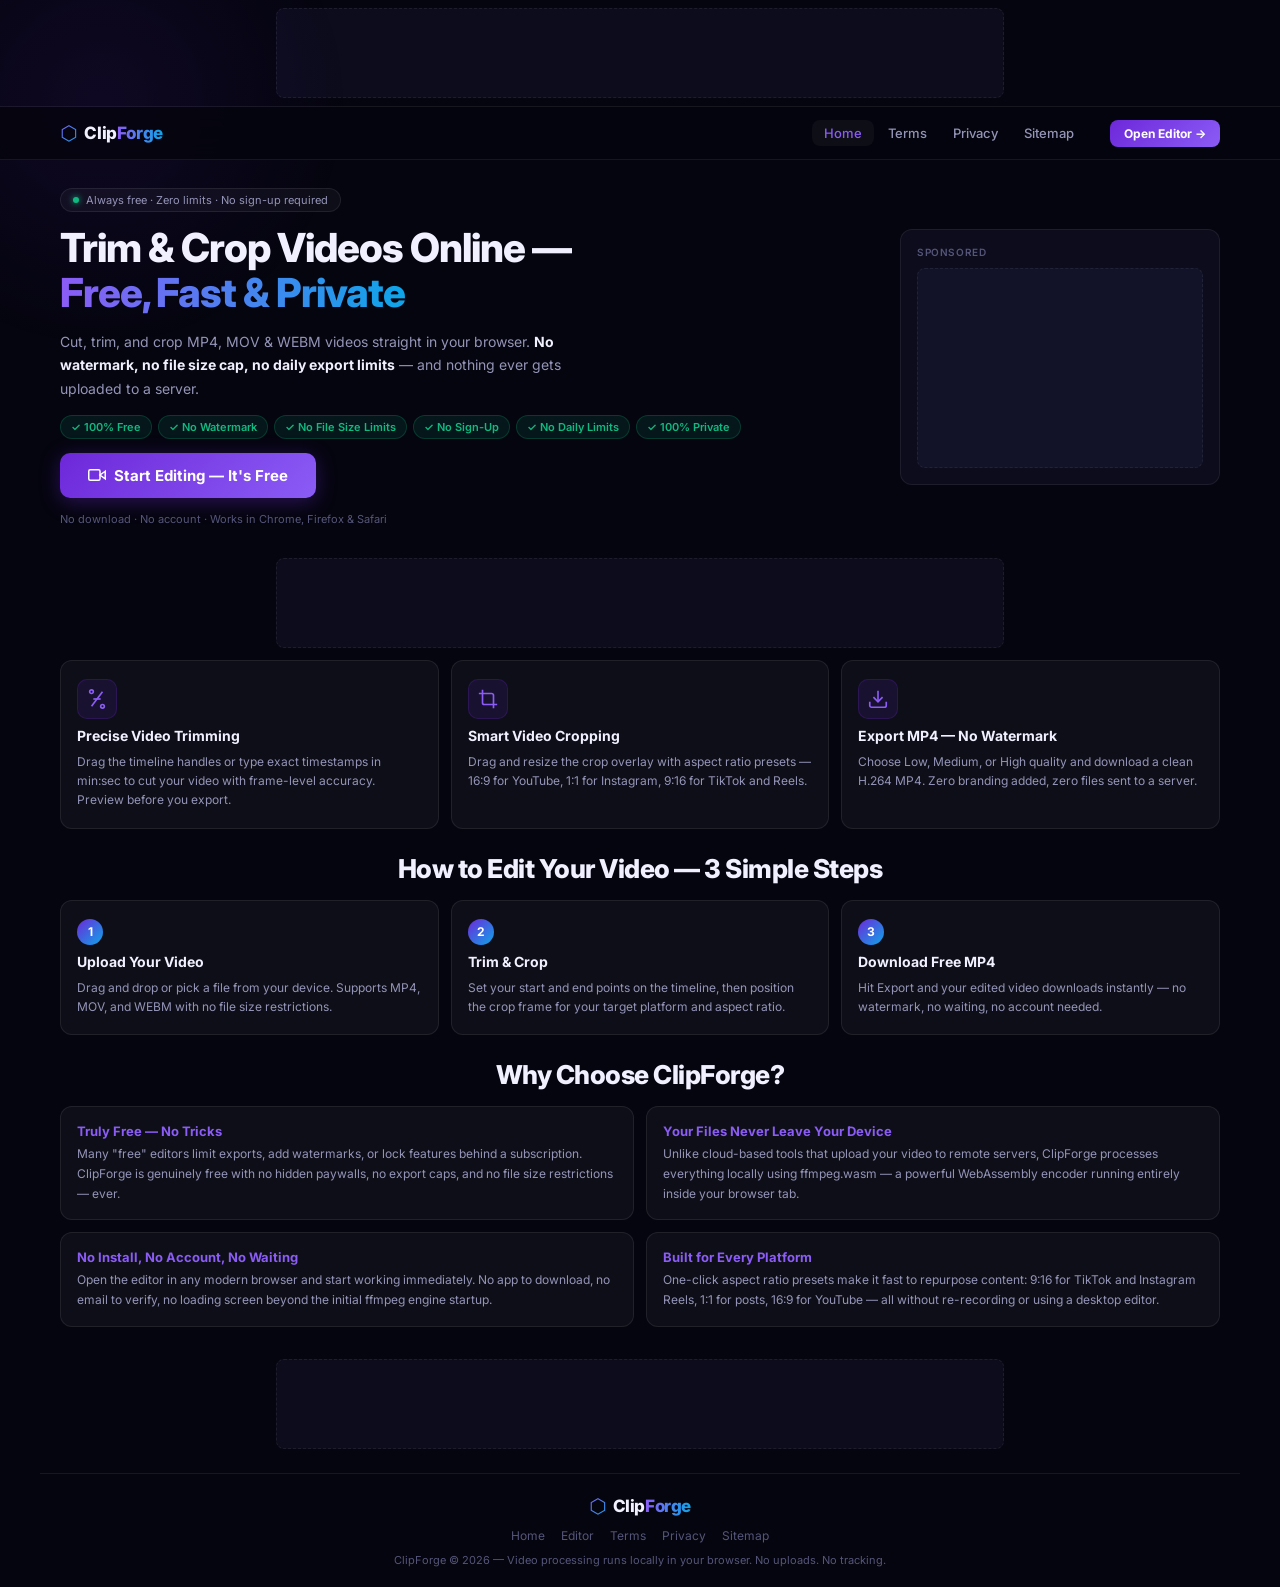
==== commit 395a1ae3: "Add files via upload" ====
--- a/index.html
+++ b/index.html
@@ -1,15 +1,24 @@
 <!DOCTYPE html>
 <html lang="en">
 <head>
+<!-- Google tag (gtag.js) -->
+<script async src="https://www.googletagmanager.com/gtag/js?id=G-RDY11LJVJ7"></script>
+<script>
+  window.dataLayer = window.dataLayer || [];
+  function gtag(){dataLayer.push(arguments);}
+  gtag('js', new Date());
+
+  gtag('config', 'G-RDY11LJVJ7');
+</script>
   <meta charset="UTF-8" />
   <meta name="viewport" content="width=device-width, initial-scale=1.0" />
   <title>ClipForge — Free Video Trimmer & Cropper Online | No Watermark, No Limits</title>
   <meta name="description" content="Trim and crop any video online for free with ClipForge. No watermark, no file size limits, no daily caps, no account needed. Works entirely in your browser — your files stay on your device." />
   <meta name="keywords" content="free online video editor, video trimmer online, video cropper online, cut video online free, crop video online, trim video no watermark, browser video editor, free video editor no limits, no file size limit video editor, mp4 trimmer online, vertical video cropper, 9:16 video crop, tiktok video crop" />
   <meta name="robots" content="index, follow" />
-  <link rel="canonical" href="https://clipforge.app/" />
+  <link rel="canonical" href="https://fastcropvideo.com/" />
   <meta property="og:type" content="website" />
-  <meta property="og:url" content="https://clipforge.app/" />
+  <meta property="og:url" content="https://fastcropvideo.com/" />
   <meta property="og:title" content="ClipForge — Free Video Trimmer & Cropper, No Watermark" />
   <meta property="og:description" content="Trim and crop videos free in your browser. No watermark, no limits, no uploads to any server." />
   <meta name="twitter:card" content="summary_large_image" />
@@ -25,7 +34,7 @@
     "name": "ClipForge",
     "applicationCategory": "MultimediaApplication",
     "operatingSystem": "Any (web browser)",
-    "url": "https://clipforge.app/",
+    "url": "https://fastcropvideo.com/",
     "description": "Free browser-based video trimmer and cropper. No watermark, no file size limits, no account required.",
     "offers": { "@type": "Offer", "price": "0", "priceCurrency": "USD" },
     "featureList": ["Free video trimming","Crop with aspect ratio presets","No watermark","No file size limits","No account required","100% private — no server uploads"]
@@ -359,13 +368,25 @@
   <!-- SOCIAL BAR SLOT — fixed bottom (Adsterra Social Bar) -->
   <div class="social-bar-slot">
     <!-- Paste Adsterra Social Bar script here -->
+	<script src="https://crypotential.com/c1/a7/12/c1a712f6e4b9e3badc073b68b88f5800.js"></script>
+
   </div>
 
   <!-- TOP LEADERBOARD AD (728×90) -->
   <div class="top-ad">
     <div class="top-ad-inner">
       <!-- Paste top banner ad code here (728×90) -->
-      Advertisement
+	  <script>
+  atOptions = {
+    'key' : '2f56bd78b3f03816914dba6c37f09cc0',
+    'format' : 'iframe',
+    'height' : 90,
+    'width' : 728,
+    'params' : {}
+  };
+</script>
+<script src="https://crypotential.com/2f56bd78b3f03816914dba6c37f09cc0/invoke.js"></script>
+
     </div>
   </div>
 
@@ -433,7 +454,17 @@
       <span class="native-ad-label">Sponsored</span>
       <div class="native-ad-inner">
         <!-- Paste native banner ad code here -->
-        Native Ad
+		<script>
+  atOptions = {
+    'key' : '3210b279563977e3d42efedb61da17bd',
+    'format' : 'iframe',
+    'height' : 250,
+    'width' : 300,
+    'params' : {}
+  };
+</script>
+<script src="https://crypotential.com/3210b279563977e3d42efedb61da17bd/invoke.js"></script>
+
       </div>
     </div>
   </section>
@@ -442,7 +473,9 @@
   <div class="mid-ad">
     <div class="mid-ad-inner">
       <!-- Paste mid banner ad code here (728×90) -->
-      Advertisement
+	  <script async="async" data-cfasync="false" src="https://crypotential.com/fef662ef2b77486eff66b0bb76487a15/invoke.js"></script>
+<div id="container-fef662ef2b77486eff66b0bb76487a15"></div>
+
     </div>
   </div>
 
@@ -526,7 +559,17 @@
   <div class="bot-ad">
     <div class="bot-ad-inner">
       <!-- Paste bottom banner ad code here (728×90) -->
-      Advertisement
+	  <script>
+  atOptions = {
+    'key' : 'd707fe17007eb5471127ccd5c53c6062',
+    'format' : 'iframe',
+    'height' : 60,
+    'width' : 468,
+    'params' : {}
+  };
+</script>
+<script src="https://crypotential.com/d707fe17007eb5471127ccd5c53c6062/invoke.js"></script>
+
     </div>
   </div>
 
